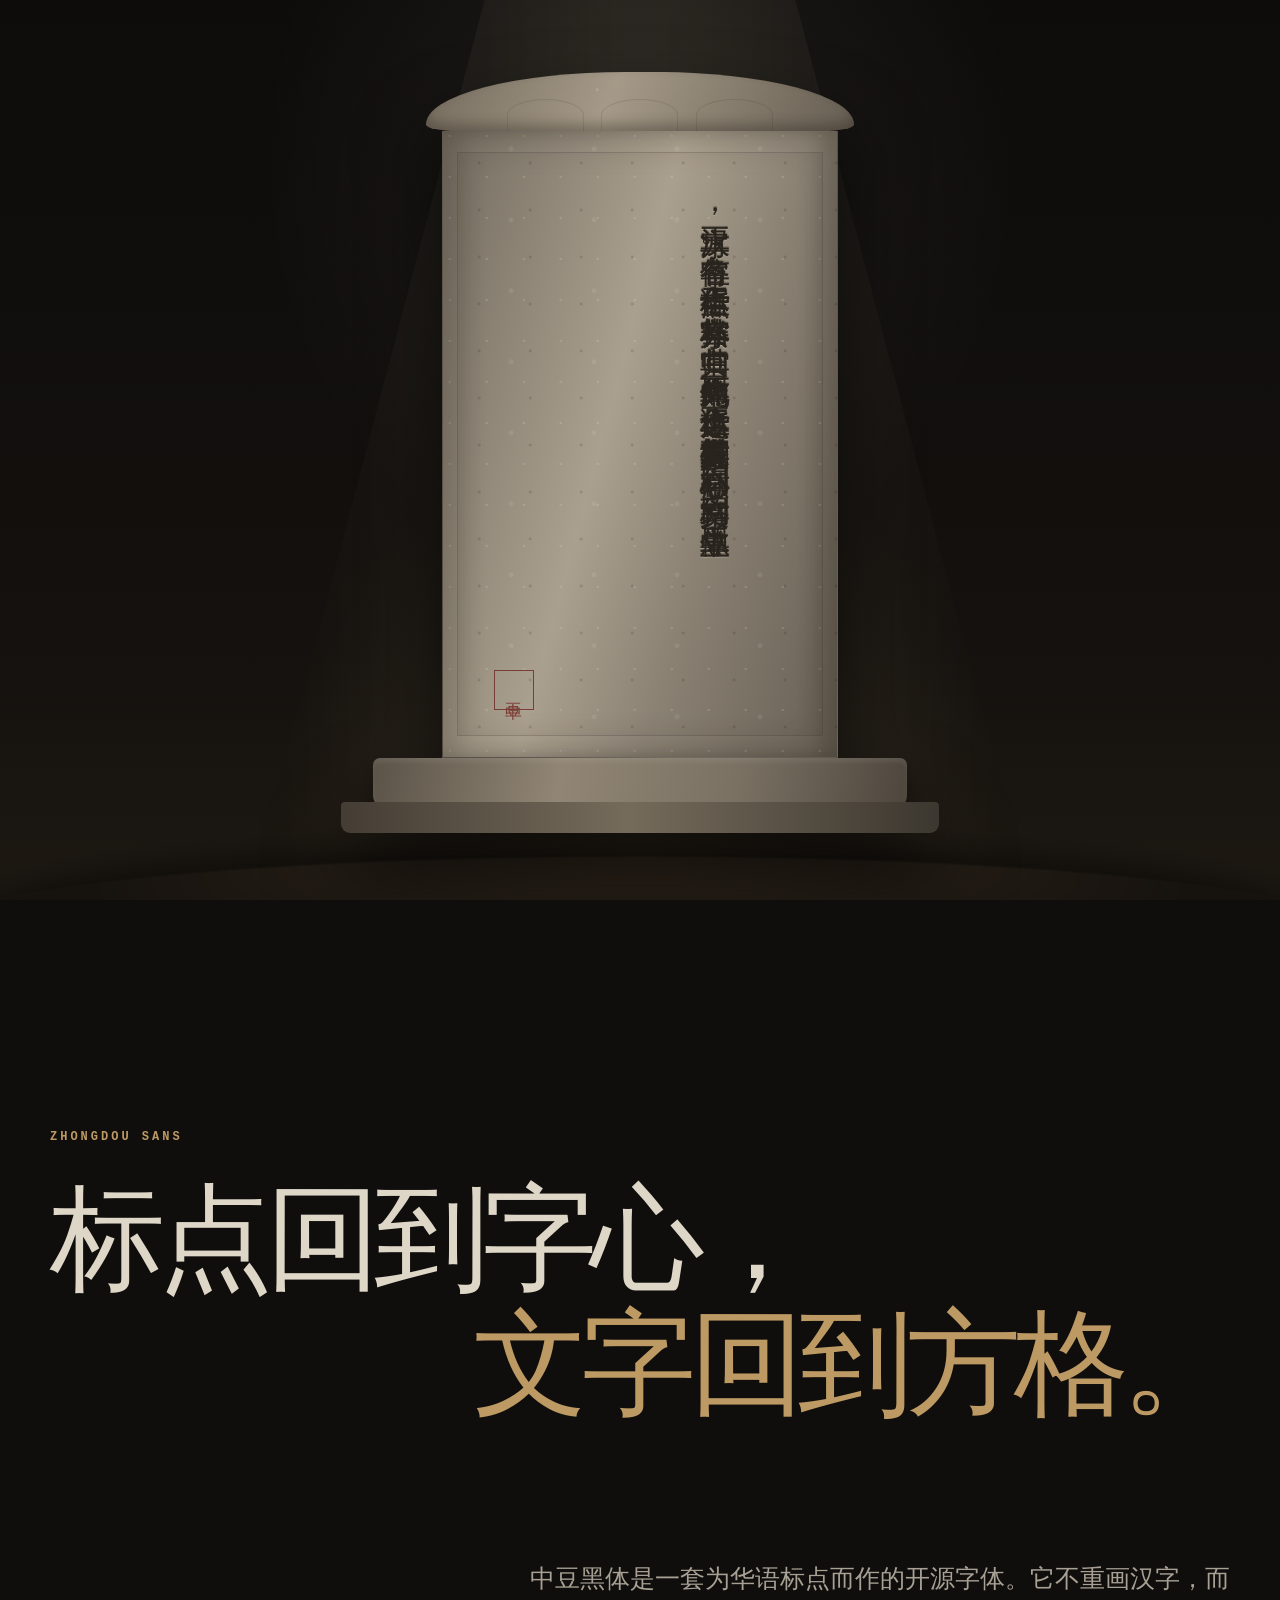
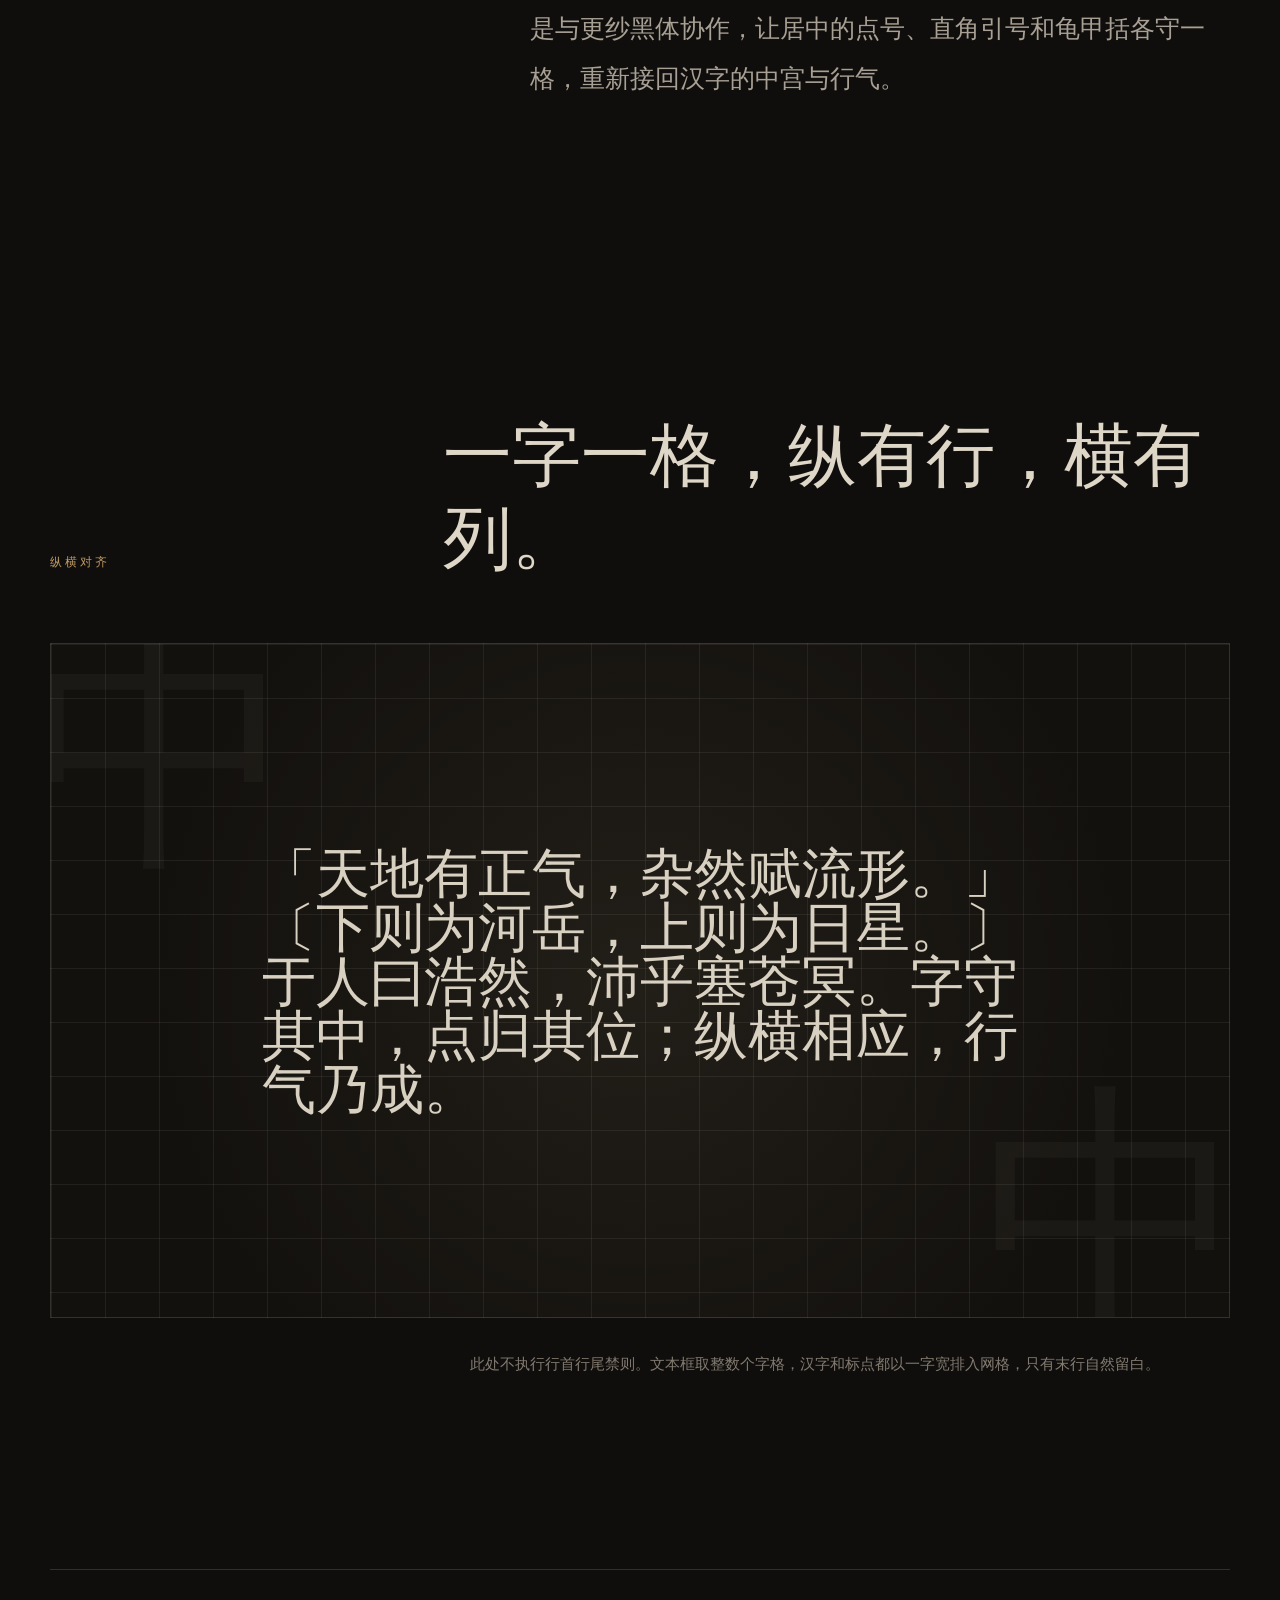
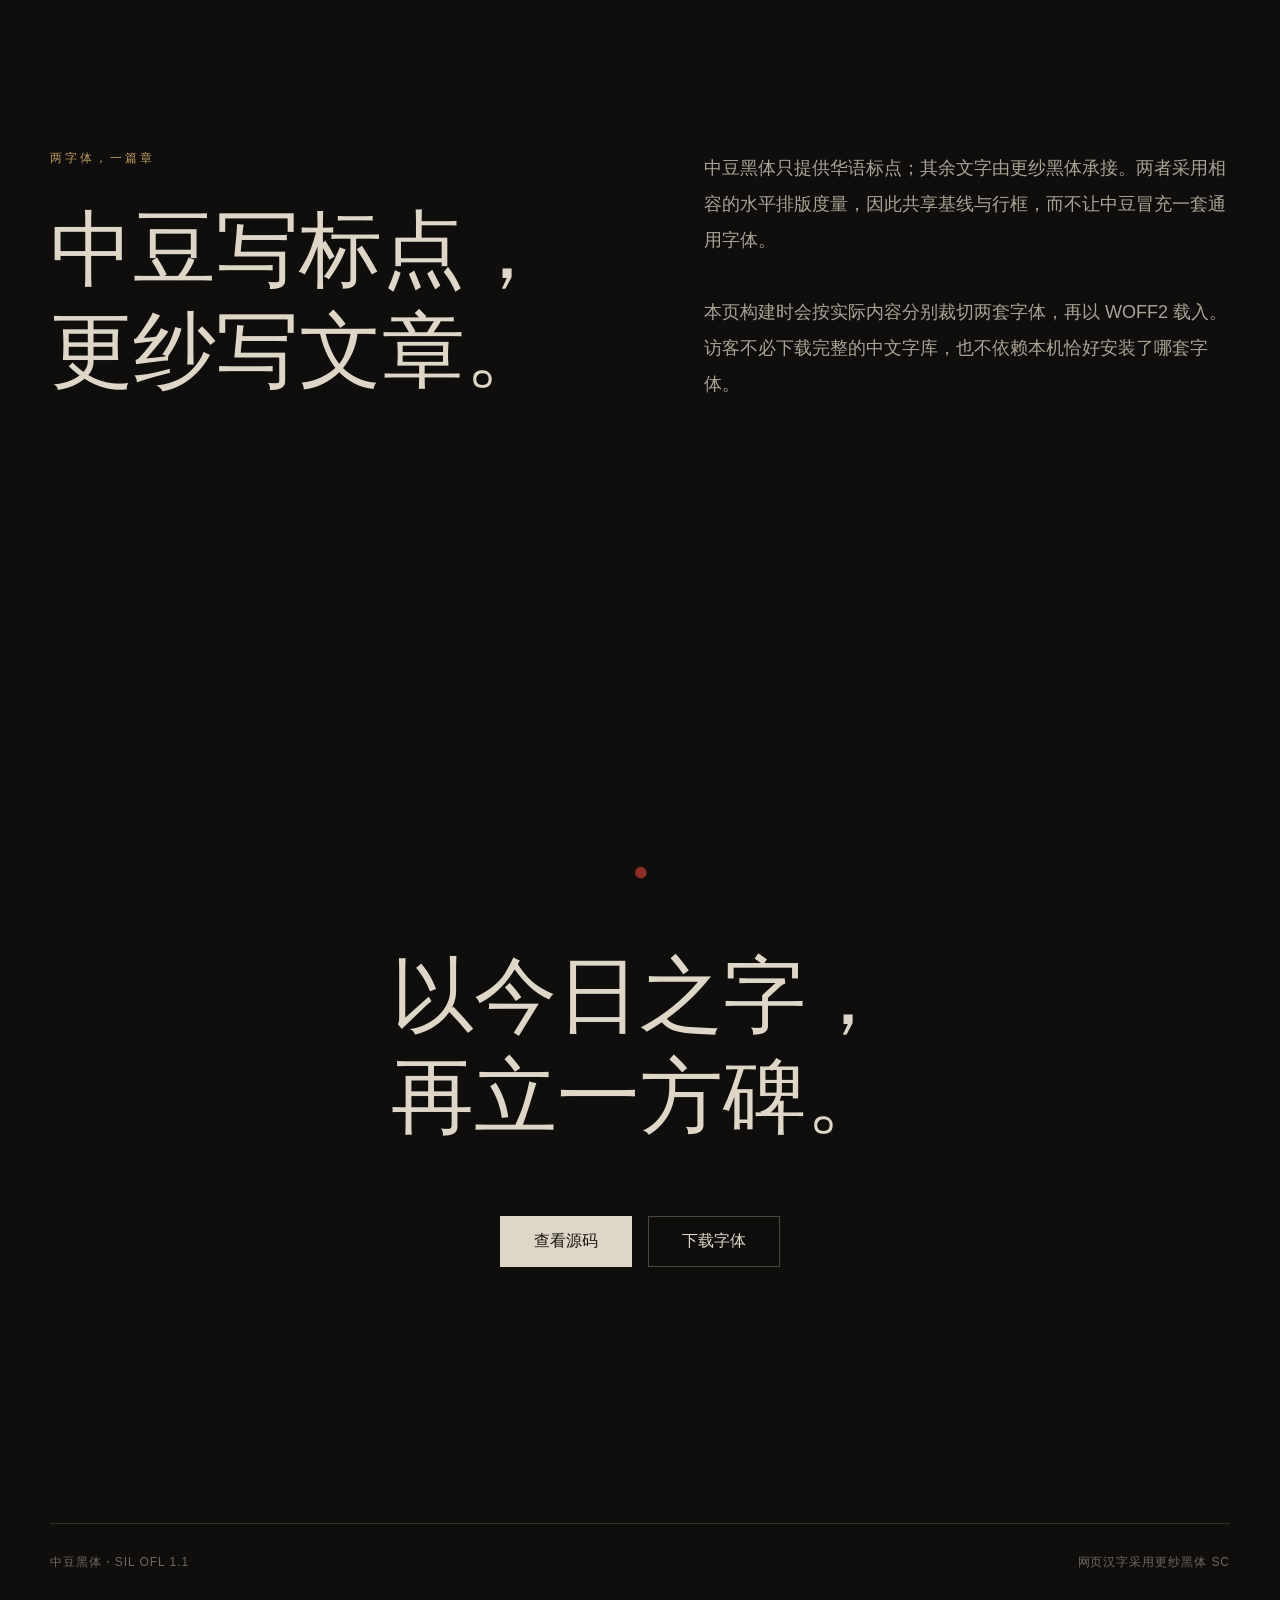
==== site/index.html @ 048e5417 "feat: add Zhongdou Sans project site" ====
<!doctype html>
<html lang="zh-CN">
  <head>
    <meta charset="utf-8" />
    <meta name="viewport" content="width=device-width, initial-scale=1" />
    <meta
      name="description"
      content="中豆黑体：让标点回到字心，让文字回到方格。"
    />
    <meta name="theme-color" content="#17130f" />
    <title>中豆黑体｜标点回到字心，文字回到方格</title>
    <link rel="stylesheet" href="./style.css" />
  </head>
  <body>
    <main>
      <section class="monument" aria-labelledby="site-title">
        <h1 id="site-title" class="visually-hidden">中豆黑体</h1>
        <div class="light" aria-hidden="true"></div>
        <article class="stele" aria-label="中豆黑体立碑">
          <div class="stele-cap" aria-hidden="true">
            <span></span><span></span><span></span>
          </div>
          <div class="stele-face">
            <p class="inscription">
              汉字方正，字各有位。标点生于华语，亦当守其字格、归其中宫。中豆黑体为此而作：正华语标点之位，复碑刻纵横对齐之美。标点回到字心，文字回到方格。中豆黑体立。
            </p>
            <span class="seal" aria-hidden="true">中豆</span>
          </div>
          <div class="stele-base" aria-hidden="true"></div>
        </article>
      </section>

      <section class="declaration" aria-labelledby="declaration-title">
        <p class="eyebrow">ZHONGDOU SANS</p>
        <h2 id="declaration-title">
          <span>标点回到字心，</span>
          <span>文字回到方格。</span>
        </h2>
        <p class="declaration-copy">
          中豆黑体是一套为华语标点而作的开源字体。它不重画汉字，而是与更纱黑体协作，让居中的点号、直角引号和龟甲括各守一格，重新接回汉字的中宫与行气。
        </p>
      </section>

      <section class="grid-section" aria-labelledby="grid-title">
        <div class="section-heading">
          <p class="eyebrow">纵横对齐</p>
          <h2 id="grid-title">一字一格，纵有行，横有列。</h2>
        </div>
        <div class="grid-stage">
          <div class="grid-copy" aria-label="纵横对齐示例">
            「天地有正气，杂然赋流形。」〔下则为河岳，上则为日星。〕于人曰浩然，沛乎塞苍冥。字守其中，点归其位；纵横相应，行气乃成。
          </div>
        </div>
        <p class="caption">
          此处不执行行首行尾禁则。文本框取整数个字格，汉字和标点都以一字宽排入网格，只有末行自然留白。
        </p>
      </section>

      <section class="pairing" aria-labelledby="pairing-title">
        <div>
          <p class="eyebrow">两字体，一篇章</p>
          <h2 id="pairing-title">中豆写标点，<br />更纱写文章。</h2>
        </div>
        <div class="pairing-copy">
          <p>
            中豆黑体只提供华语标点；其余文字由更纱黑体承接。两者采用相容的水平排版度量，因此共享基线与行框，而不让中豆冒充一套通用字体。
          </p>
          <p>
            本页构建时会按实际内容分别裁切两套字体，再以 WOFF2 载入。访客不必下载完整的中文字库，也不依赖本机恰好安装了哪套字体。
          </p>
        </div>
      </section>

      <section class="closing" aria-labelledby="closing-title">
        <p class="closing-mark" aria-hidden="true">・</p>
        <h2 id="closing-title">以今日之字，<br />再立一方碑。</h2>
        <div class="actions">
          <a href="https://github.com/otakutyrant/Zhongdou-Sans">查看源码</a>
          <a href="https://github.com/otakutyrant/Zhongdou-Sans/releases/latest">下载字体</a>
        </div>
      </section>
    </main>

    <footer>
      <span>中豆黑体・SIL OFL 1.1</span>
      <span>网页汉字采用更纱黑体 SC</span>
    </footer>
  </body>
</html>
---- site/style.css ----
@font-face {
  font-family: "Zhongdou Web";
  src: url("./fonts/ZhongdouSans-subset.woff2") format("woff2-variations");
  font-display: swap;
  font-style: normal;
  font-weight: 250 900;
}

@font-face {
  font-family: "Sarasa Web";
  src: url("./fonts/SarasaGothicSC-subset.woff2") format("woff2");
  font-display: swap;
  font-style: normal;
  font-weight: 400;
}

:root {
  color-scheme: dark;
  --night: #100e0c;
  --night-soft: #191612;
  --stone: #8d8373;
  --stone-light: #b5aa98;
  --stone-dark: #5c5448;
  --paper: #ded7c8;
  --ink: #181511;
  --red: #8e2e28;
  --gold: #bd9a63;
  --line: rgb(222 215 200 / 16%);
  --body-font: "Zhongdou Web", "Sarasa Web", sans-serif;
}

* {
  box-sizing: border-box;
}

html {
  background: var(--night);
}

body {
  margin: 0;
  overflow-x: hidden;
  background: var(--night);
  color: var(--paper);
  font-family: var(--body-font);
  font-synthesis: none;
  text-rendering: optimizeLegibility;
}

a {
  color: inherit;
}

.visually-hidden {
  position: absolute;
  width: 1px;
  height: 1px;
  padding: 0;
  overflow: hidden;
  clip: rect(0, 0, 0, 0);
  white-space: nowrap;
  border: 0;
}

.monument {
  position: relative;
  display: grid;
  min-height: 100svh;
  place-items: center;
  overflow: hidden;
  isolation: isolate;
  background:
    radial-gradient(ellipse at 50% 104%, rgb(126 101 70 / 22%), transparent 41%),
    radial-gradient(ellipse at 50% 18%, rgb(255 242 210 / 7%), transparent 42%),
    linear-gradient(180deg, #0d0c0b 0%, #14110e 72%, #1d1812 100%);
}

.monument::before {
  position: absolute;
  right: -5%;
  bottom: -16%;
  left: -5%;
  height: 28%;
  border-radius: 50% 50% 0 0;
  background: radial-gradient(ellipse at top, #33291e, #16120e 64%);
  box-shadow: 0 -24px 90px rgb(0 0 0 / 52%);
  content: "";
  filter: blur(2px);
  transform: perspective(500px) rotateX(54deg);
}

.light {
  position: absolute;
  z-index: -1;
  top: -40%;
  left: 50%;
  width: min(70vw, 760px);
  height: 135%;
  background: linear-gradient(90deg, transparent, rgb(231 211 171 / 9%), transparent);
  clip-path: polygon(42% 0, 58% 0, 100% 100%, 0 100%);
  filter: blur(24px);
  transform: translateX(-50%);
}

.stele {
  position: relative;
  display: flex;
  width: clamp(270px, 36vw, 460px);
  height: min(82svh, 790px);
  min-height: 540px;
  flex-direction: column;
  align-items: center;
  margin-top: -2svh;
  filter: drop-shadow(0 42px 38px rgb(0 0 0 / 68%));
}

.stele-cap {
  position: relative;
  z-index: 2;
  display: flex;
  width: 93%;
  height: 8%;
  align-items: end;
  justify-content: center;
  gap: 4%;
  border-radius: 50% 50% 8% 8% / 95% 95% 12% 12%;
  background:
    radial-gradient(circle at 40% 30%, rgb(255 255 255 / 13%) 0 1px, transparent 2px),
    linear-gradient(112deg, #756c5e, #a59a88 43%, #665e52);
  box-shadow: inset 0 -7px 12px rgb(35 29 22 / 32%);
}

.stele-cap span {
  width: 18%;
  height: 54%;
  border: 1px solid rgb(53 45 37 / 25%);
  border-bottom: 0;
  border-radius: 50% 50% 0 0;
  opacity: 0.56;
}

.stele-face {
  position: relative;
  display: grid;
  width: 86%;
  min-height: 0;
  flex: 1;
  place-items: center;
  overflow: hidden;
  border: 1px solid rgb(45 38 31 / 40%);
  border-top: 0;
  background:
    radial-gradient(circle at 18% 12%, rgb(255 255 255 / 12%) 0 1px, transparent 1.5px),
    radial-gradient(circle at 71% 68%, rgb(25 20 15 / 14%) 0 1px, transparent 2px),
    radial-gradient(circle at 82% 25%, rgb(255 255 255 / 8%) 0 2px, transparent 3px),
    linear-gradient(105deg, #746c60 0%, #aaa08f 43%, #8a8173 66%, #675f54 100%);
  background-size: 37px 41px, 51px 47px, 83px 71px, auto;
  box-shadow:
    inset 18px 0 24px rgb(45 37 28 / 18%),
    inset -17px 0 21px rgb(34 28 22 / 24%);
}

.stele-face::before {
  position: absolute;
  inset: 3.4%;
  border: 1px solid rgb(46 39 32 / 22%);
  content: "";
  box-shadow: inset 0 0 24px rgb(50 39 29 / 12%);
}

.inscription {
  height: 16em;
  width: 6em;
  margin: 0;
  color: #29241e;
  font-size: clamp(21px, 2.4vw, 30px);
  font-weight: 550;
  letter-spacing: 0;
  line-break: anywhere;
  line-height: 1;
  text-align: start;
  text-shadow: 0 1px 0 rgb(232 222 201 / 24%), 0 -1px 1px rgb(23 19 15 / 45%);
  writing-mode: vertical-rl;
}

.seal {
  position: absolute;
  bottom: 7.5%;
  left: 13%;
  display: grid;
  width: 2.35em;
  height: 2.35em;
  place-items: center;
  border: 1px solid #6f2925;
  color: #742923;
  font-size: clamp(12px, 1.4vw, 17px);
  font-weight: 700;
  letter-spacing: -0.08em;
  line-height: 0.9;
  opacity: 0.82;
  text-orientation: upright;
  writing-mode: vertical-rl;
}

.stele-base {
  position: relative;
  z-index: 3;
  width: 116%;
  height: 7%;
  min-height: 38px;
  border-radius: 7px 7px 15px 15px;
  background: linear-gradient(100deg, #5b5348, #918675 35%, #7a7163 68%, #4d463d);
  box-shadow:
    inset 0 4px 4px rgb(255 255 255 / 7%),
    0 14px 18px rgb(0 0 0 / 35%);
}

.stele-base::after {
  position: absolute;
  right: -6%;
  bottom: -44%;
  left: -6%;
  height: 60%;
  border-radius: 4px 4px 9px 9px;
  background: linear-gradient(90deg, #443d34, #756b5b 48%, #3c372f);
  content: "";
}

.declaration,
.grid-section,
.pairing,
.closing {
  width: min(1180px, calc(100% - 48px));
  margin-inline: auto;
}

.declaration {
  padding: clamp(120px, 18vw, 270px) 0;
}

.eyebrow {
  margin: 0 0 32px;
  color: var(--gold);
  font-family: ui-monospace, monospace;
  font-size: 12px;
  font-weight: 700;
  letter-spacing: 0.25em;
  text-transform: uppercase;
}

.declaration h2,
.section-heading h2,
.pairing h2,
.closing h2 {
  margin: 0;
  font-weight: 540;
}

.declaration h2 {
  display: flex;
  flex-direction: column;
  font-size: clamp(44px, 9vw, 126px);
  letter-spacing: -0.06em;
  line-height: 1.08;
}

.declaration h2 span:last-child {
  align-self: end;
  color: var(--gold);
}

.declaration-copy {
  max-width: 700px;
  margin: clamp(72px, 10vw, 140px) 0 0 auto;
  color: #a8a094;
  font-size: clamp(18px, 2.1vw, 25px);
  line-height: 2;
}

.grid-section {
  padding: 80px 0 clamp(130px, 15vw, 230px);
}

.section-heading {
  display: grid;
  grid-template-columns: 1fr 2fr;
  align-items: end;
  margin-bottom: 64px;
}

.section-heading .eyebrow {
  margin-bottom: 8px;
}

.section-heading h2 {
  font-size: clamp(34px, 5.4vw, 74px);
  line-height: 1.2;
}

.grid-stage {
  position: relative;
  display: grid;
  min-height: min(75svh, 760px);
  place-items: center;
  overflow: hidden;
  border: 1px solid var(--line);
  background:
    linear-gradient(rgb(224 216 199 / 8%) 1px, transparent 1px),
    linear-gradient(90deg, rgb(224 216 199 / 8%) 1px, transparent 1px),
    radial-gradient(circle at center, #221e18, #13110e 72%);
  background-size: 1em 1em, 1em 1em, auto;
  font-size: clamp(28px, 4.4vw, 54px);
}

.grid-stage::before,
.grid-stage::after {
  position: absolute;
  z-index: 0;
  color: rgb(222 215 200 / 4%);
  font-size: 5em;
  line-height: 1;
  content: "中";
}

.grid-stage::before {
  top: -0.12em;
  left: -0.08em;
}

.grid-stage::after {
  right: -0.08em;
  bottom: -0.12em;
}

.grid-copy {
  position: relative;
  z-index: 1;
  width: 14em;
  color: #d8d0c1;
  font-size: 1em;
  font-weight: 430;
  letter-spacing: 0;
  line-break: anywhere;
  line-height: 1;
  text-align: start;
}

.caption {
  max-width: 760px;
  margin: 32px 0 0 auto;
  color: #817a70;
  font-size: 15px;
  line-height: 1.8;
}

.pairing {
  display: grid;
  grid-template-columns: 1fr 1fr;
  gap: clamp(60px, 10vw, 160px);
  padding: clamp(100px, 14vw, 200px) 0;
  border-top: 1px solid var(--line);
}

.pairing h2,
.closing h2 {
  font-size: clamp(42px, 6.5vw, 86px);
  line-height: 1.22;
}

.pairing-copy {
  align-self: end;
  color: #aaa295;
  font-size: 18px;
  line-height: 2;
}

.pairing-copy p {
  margin: 0;
}

.pairing-copy p + p {
  margin-top: 2em;
}

.closing {
  position: relative;
  padding: clamp(160px, 20vw, 300px) 0;
  text-align: center;
}

.closing-mark {
  margin: 0 0 36px;
  color: var(--red);
  font-size: 72px;
  line-height: 1;
}

.actions {
  display: flex;
  justify-content: center;
  gap: 16px;
  margin-top: 68px;
}

.actions a {
  min-width: 132px;
  padding: 14px 22px;
  border: 1px solid rgb(222 215 200 / 28%);
  text-decoration: none;
  transition: background 180ms ease, color 180ms ease, border-color 180ms ease;
}

.actions a:first-child,
.actions a:hover {
  border-color: var(--paper);
  background: var(--paper);
  color: var(--ink);
}

.actions a:first-child:hover {
  border-color: var(--gold);
  background: var(--gold);
}

footer {
  display: flex;
  width: min(1180px, calc(100% - 48px));
  justify-content: space-between;
  margin-inline: auto;
  padding: 30px 0 42px;
  border-top: 1px solid var(--line);
  color: #6e685f;
  font-size: 12px;
  letter-spacing: 0.08em;
}

@media (max-width: 760px) {
  .stele {
    width: min(76vw, 390px);
  }

  .inscription {
    font-size: clamp(19px, 5.1vw, 25px);
  }

  .section-heading,
  .pairing {
    grid-template-columns: 1fr;
  }

  .section-heading {
    gap: 12px;
  }

  .grid-stage {
    min-height: 62svh;
  }

  .grid-copy {
    width: 10em;
  }

  .pairing {
    gap: 60px;
  }

  footer {
    flex-direction: column;
    gap: 10px;
  }
}
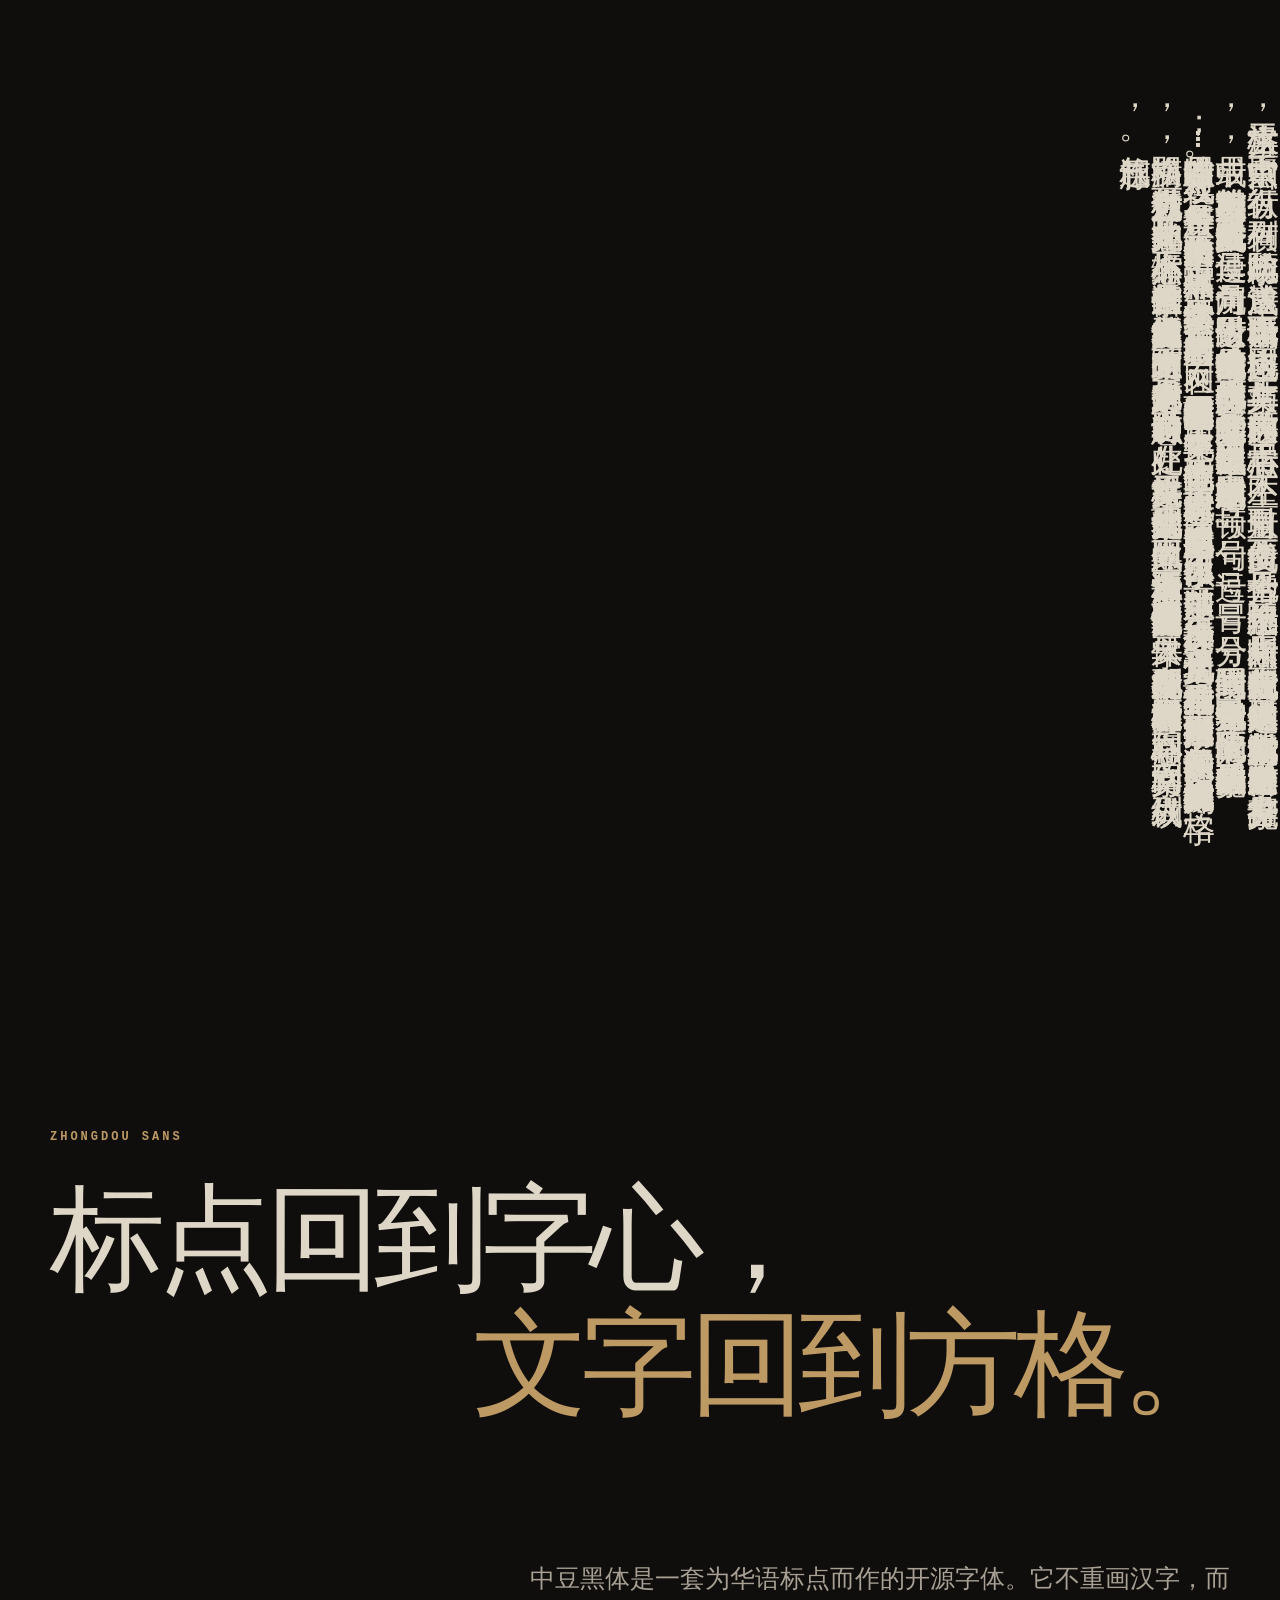
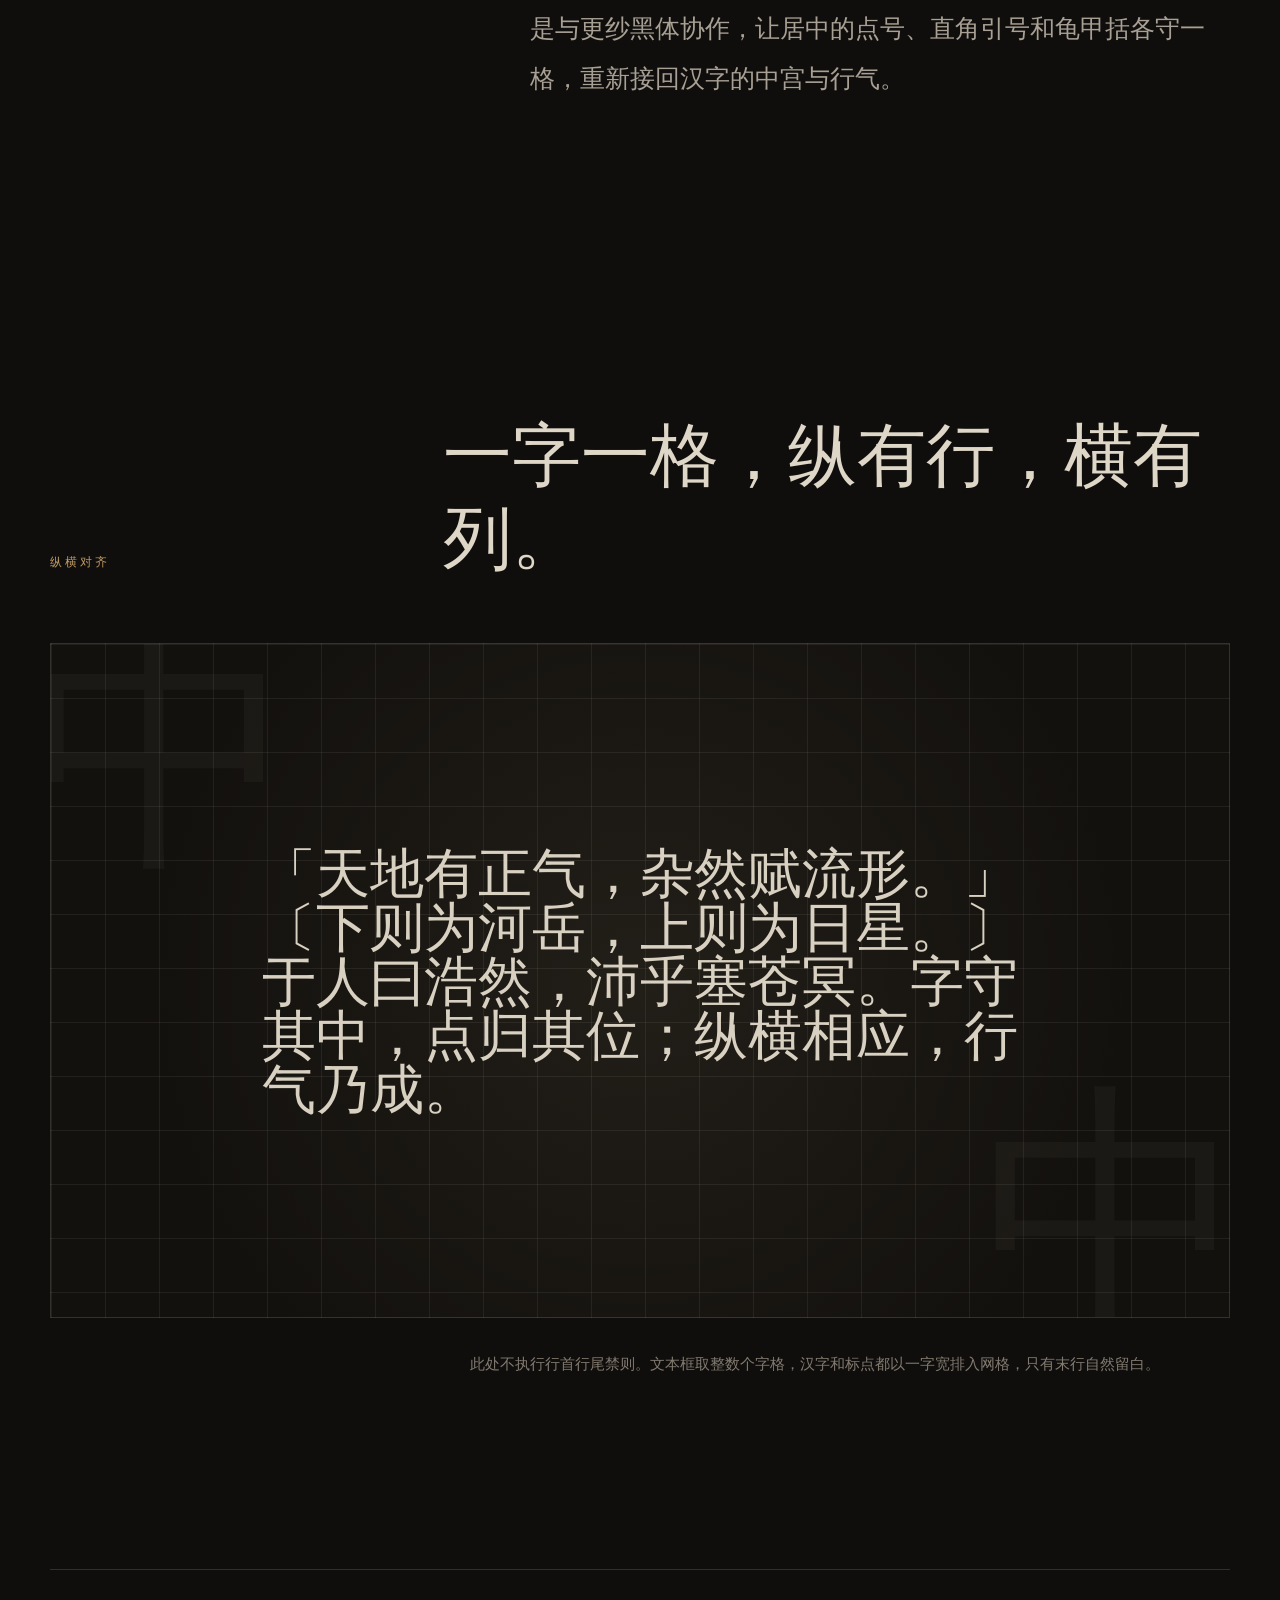
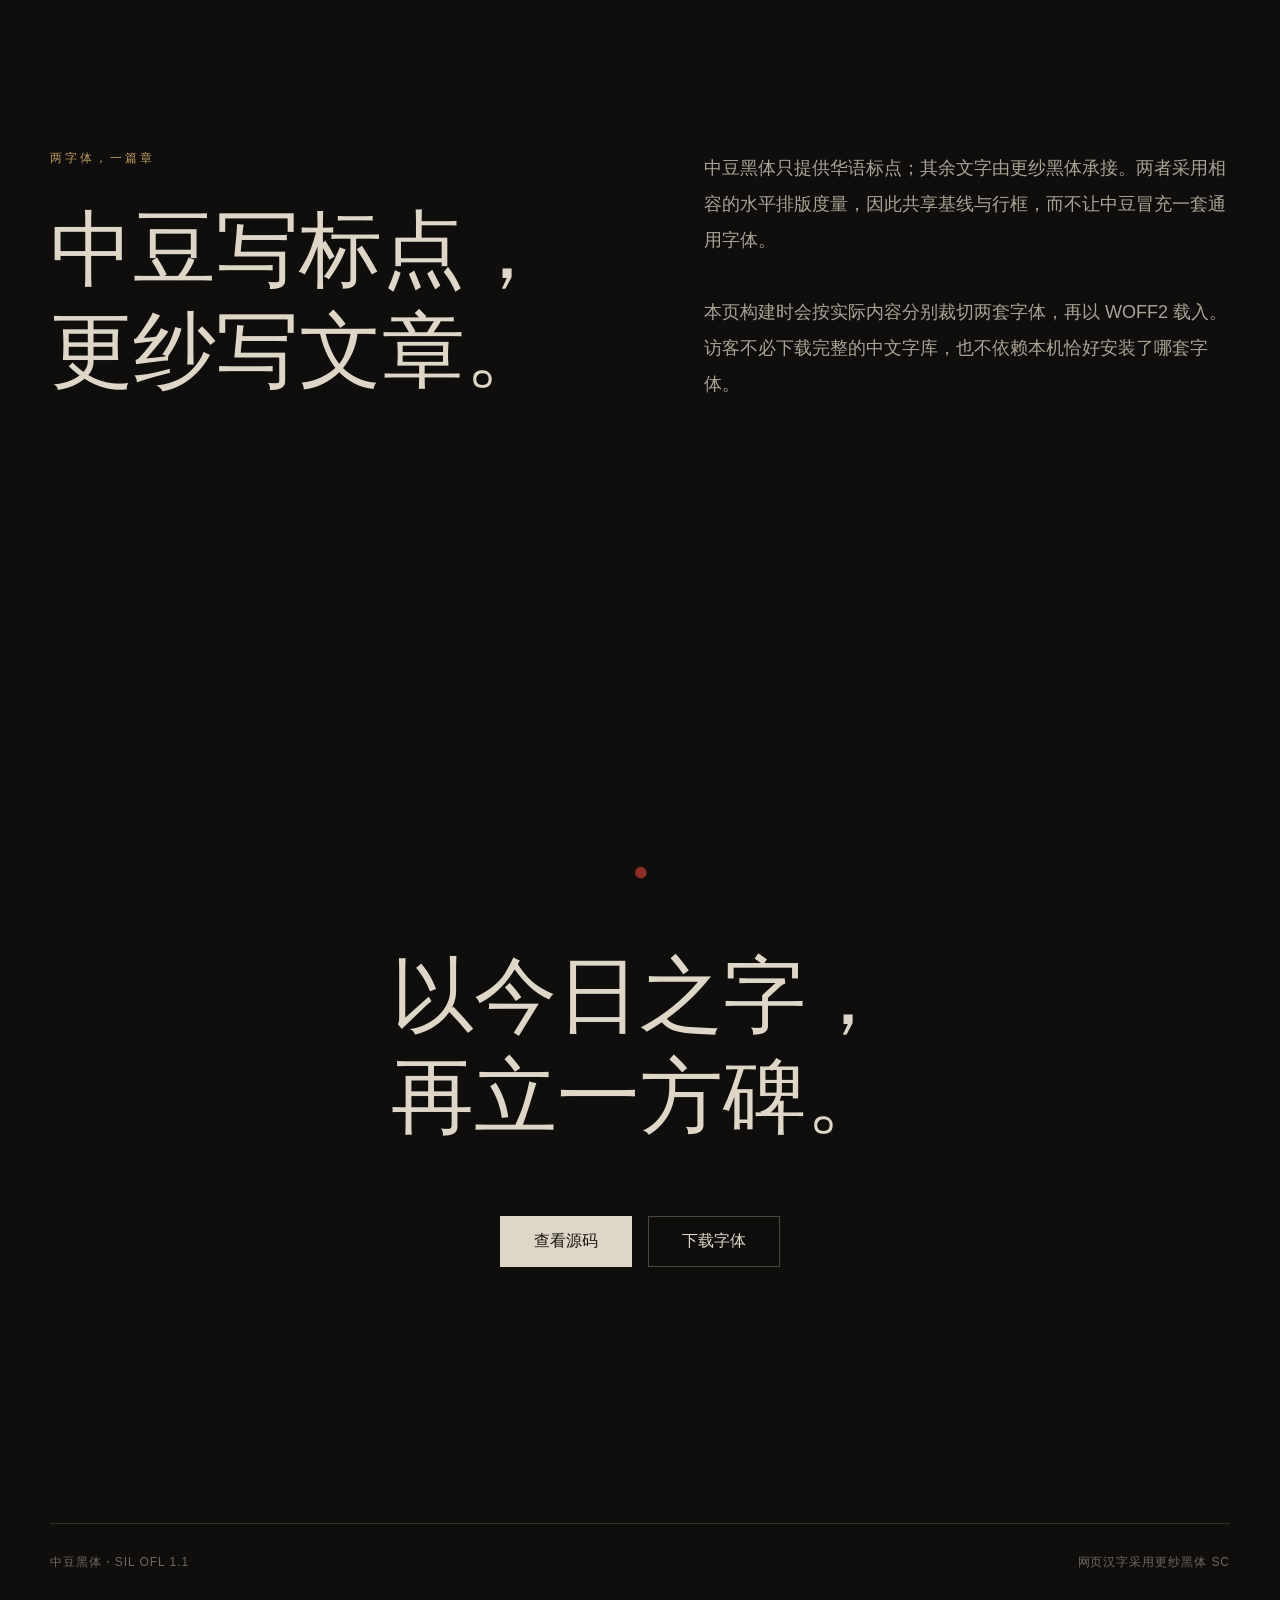
==== commit c6a01c72: "design: replace monument with full-page inscription" ====
--- a/site/index.html
+++ b/site/index.html
@@ -9,25 +9,16 @@
     />
     <meta name="theme-color" content="#17130f" />
     <title>中豆黑体｜标点回到字心，文字回到方格</title>
+    <link rel="icon" href="./favicon.svg" type="image/svg+xml" />
     <link rel="stylesheet" href="./style.css" />
   </head>
   <body>
     <main>
-      <section class="monument" aria-labelledby="site-title">
+      <section class="inscription-hero" aria-labelledby="site-title">
         <h1 id="site-title" class="visually-hidden">中豆黑体</h1>
-        <div class="light" aria-hidden="true"></div>
-        <article class="stele" aria-label="中豆黑体立碑">
-          <div class="stele-cap" aria-hidden="true">
-            <span></span><span></span><span></span>
-          </div>
-          <div class="stele-face">
-            <p class="inscription">
-              汉字方正，字各有位。标点生于华语，亦当守其字格、归其中宫。中豆黑体为此而作：正华语标点之位，复碑刻纵横对齐之美。标点回到字心，文字回到方格。中豆黑体立。
-            </p>
-            <span class="seal" aria-hidden="true">中豆</span>
-          </div>
-          <div class="stele-base" aria-hidden="true"></div>
-        </article>
+        <p class="inscription" aria-label="中豆黑体立碑正文">
+          汉字生于方格，点画聚于中宫；纵有行，横有列，字与字彼此顾盼，遂成一篇章法。标点既为华语而设，也应进入同一字格，与正文共享方正、匀称而连贯的秩序。点号居于字心，不坠左下；引号取直角，不倚西文曲线；括号方正合抱，不使字行忽然塌陷。标点用来断句，却不应在视觉上截断行气。这便是中豆黑体的起点。近代新式标点初入华文时，曾有一条更贴近汉字自身的道路：符号占据完整字身，或居中，或以对称之势与文字相接。后来陆规多取西文基线式位置，使逗号、句号沉向一角；弯引号依附边缘，成对符号也常失去方格内部的均衡。这样的安排自有现代排印的历史，却并非华文唯一可能的形态。中豆黑体不试图另造一套汉字，只把标点重新放回汉字的坐标之中。顿号、句号、逗号、冒号、分号、问号与叹号回到中线；「直角引号」和〔龟甲括号〕守住全角字身；间隔号取方正饱满的・；破折号采用单码位双字宽的⸺；省略号以居中的⋯延续视线。每个符号各得其所，而不借字距挤压来伪造紧凑。中豆黑体只书写标点，其余文字交给更纱黑体。两者共用相容的水平度量，在网页、编辑器与普通桌面应用中共享基线和行框。中豆不冒充正文字体，也不抢占等宽字体的位置；它只在需要标点时出现，完成自己的职责之后退回字间。字体因而可以很小，主张却可以清楚。这里选择另一种换行次序。现代正文通常禁止句号、逗号和结束括号出现在行首；排版引擎宁可把前一个汉字一同推到下一行，以保护标点和语句的关系。碑刻式纵横对齐采用不同的优先级：一字一格，格满即换，标点也可独立进入新行。如此不必拉伸字距，不必压缩标点，行长只需是字号的整数倍，全文便自然成为纵横相应的长方形，唯有末列随文而止。这不是对所有文章的规定，而是一种有意识的取舍：在此处，字格秩序先于避头尾；章法的整体先于现代禁则。中豆黑体因此而立。它要为华语标点正本清源，也要证明网页并非只能复制西文排版的习惯。只要字体、字身和换行规则彼此配合，屏幕同样能够容纳一方没有石材的碑：标点回到字心，文字回到方格；纵横成列，气脉相连。
+        </p>
       </section>
 
       <section class="declaration" aria-labelledby="declaration-title">
--- a/site/style.css
+++ b/site/style.css
@@ -62,168 +62,28 @@
   border: 0;
 }
 
-.monument {
-  position: relative;
+.inscription-hero {
   display: grid;
   min-height: 100svh;
   place-items: center;
   overflow: hidden;
-  isolation: isolate;
-  background:
-    radial-gradient(ellipse at 50% 104%, rgb(126 101 70 / 22%), transparent 41%),
-    radial-gradient(ellipse at 50% 18%, rgb(255 242 210 / 7%), transparent 42%),
-    linear-gradient(180deg, #0d0c0b 0%, #14110e 72%, #1d1812 100%);
-}
-
-.monument::before {
-  position: absolute;
-  right: -5%;
-  bottom: -16%;
-  left: -5%;
-  height: 28%;
-  border-radius: 50% 50% 0 0;
-  background: radial-gradient(ellipse at top, #33291e, #16120e 64%);
-  box-shadow: 0 -24px 90px rgb(0 0 0 / 52%);
-  content: "";
-  filter: blur(2px);
-  transform: perspective(500px) rotateX(54deg);
-}
-
-.light {
-  position: absolute;
-  z-index: -1;
-  top: -40%;
-  left: 50%;
-  width: min(70vw, 760px);
-  height: 135%;
-  background: linear-gradient(90deg, transparent, rgb(231 211 171 / 9%), transparent);
-  clip-path: polygon(42% 0, 58% 0, 100% 100%, 0 100%);
-  filter: blur(24px);
-  transform: translateX(-50%);
-}
-
-.stele {
-  position: relative;
-  display: flex;
-  width: clamp(270px, 36vw, 460px);
-  height: min(82svh, 790px);
-  min-height: 540px;
-  flex-direction: column;
-  align-items: center;
-  margin-top: -2svh;
-  filter: drop-shadow(0 42px 38px rgb(0 0 0 / 68%));
-}
-
-.stele-cap {
-  position: relative;
-  z-index: 2;
-  display: flex;
-  width: 93%;
-  height: 8%;
-  align-items: end;
-  justify-content: center;
-  gap: 4%;
-  border-radius: 50% 50% 8% 8% / 95% 95% 12% 12%;
-  background:
-    radial-gradient(circle at 40% 30%, rgb(255 255 255 / 13%) 0 1px, transparent 2px),
-    linear-gradient(112deg, #756c5e, #a59a88 43%, #665e52);
-  box-shadow: inset 0 -7px 12px rgb(35 29 22 / 32%);
-}
-
-.stele-cap span {
-  width: 18%;
-  height: 54%;
-  border: 1px solid rgb(53 45 37 / 25%);
-  border-bottom: 0;
-  border-radius: 50% 50% 0 0;
-  opacity: 0.56;
-}
-
-.stele-face {
-  position: relative;
-  display: grid;
-  width: 86%;
-  min-height: 0;
-  flex: 1;
-  place-items: center;
-  overflow: hidden;
-  border: 1px solid rgb(45 38 31 / 40%);
-  border-top: 0;
-  background:
-    radial-gradient(circle at 18% 12%, rgb(255 255 255 / 12%) 0 1px, transparent 1.5px),
-    radial-gradient(circle at 71% 68%, rgb(25 20 15 / 14%) 0 1px, transparent 2px),
-    radial-gradient(circle at 82% 25%, rgb(255 255 255 / 8%) 0 2px, transparent 3px),
-    linear-gradient(105deg, #746c60 0%, #aaa08f 43%, #8a8173 66%, #675f54 100%);
-  background-size: 37px 41px, 51px 47px, 83px 71px, auto;
-  box-shadow:
-    inset 18px 0 24px rgb(45 37 28 / 18%),
-    inset -17px 0 21px rgb(34 28 22 / 24%);
-}
-
-.stele-face::before {
-  position: absolute;
-  inset: 3.4%;
-  border: 1px solid rgb(46 39 32 / 22%);
-  content: "";
-  box-shadow: inset 0 0 24px rgb(50 39 29 / 12%);
+  padding: 6svh 5vw;
+  background: var(--night);
 }
 
 .inscription {
-  height: 16em;
-  width: 6em;
+  width: 38em;
+  height: 22em;
   margin: 0;
-  color: #29241e;
-  font-size: clamp(21px, 2.4vw, 30px);
-  font-weight: 550;
+  color: var(--paper);
+  font-size: clamp(22px, 3.55vmin, 38px);
+  font-weight: 430;
   letter-spacing: 0;
   line-break: anywhere;
   line-height: 1;
   text-align: start;
-  text-shadow: 0 1px 0 rgb(232 222 201 / 24%), 0 -1px 1px rgb(23 19 15 / 45%);
+  text-wrap: wrap;
   writing-mode: vertical-rl;
-}
-
-.seal {
-  position: absolute;
-  bottom: 7.5%;
-  left: 13%;
-  display: grid;
-  width: 2.35em;
-  height: 2.35em;
-  place-items: center;
-  border: 1px solid #6f2925;
-  color: #742923;
-  font-size: clamp(12px, 1.4vw, 17px);
-  font-weight: 700;
-  letter-spacing: -0.08em;
-  line-height: 0.9;
-  opacity: 0.82;
-  text-orientation: upright;
-  writing-mode: vertical-rl;
-}
-
-.stele-base {
-  position: relative;
-  z-index: 3;
-  width: 116%;
-  height: 7%;
-  min-height: 38px;
-  border-radius: 7px 7px 15px 15px;
-  background: linear-gradient(100deg, #5b5348, #918675 35%, #7a7163 68%, #4d463d);
-  box-shadow:
-    inset 0 4px 4px rgb(255 255 255 / 7%),
-    0 14px 18px rgb(0 0 0 / 35%);
-}
-
-.stele-base::after {
-  position: absolute;
-  right: -6%;
-  bottom: -44%;
-  left: -6%;
-  height: 60%;
-  border-radius: 4px 4px 9px 9px;
-  background: linear-gradient(90deg, #443d34, #756b5b 48%, #3c372f);
-  content: "";
 }
 
 .declaration,
@@ -435,12 +295,10 @@
 }
 
 @media (max-width: 760px) {
-  .stele {
-    width: min(76vw, 390px);
-  }
-
   .inscription {
-    font-size: clamp(19px, 5.1vw, 25px);
+    width: 20em;
+    height: 42em;
+    font-size: clamp(14px, 4.1vw, 17px);
   }
 
   .section-heading,
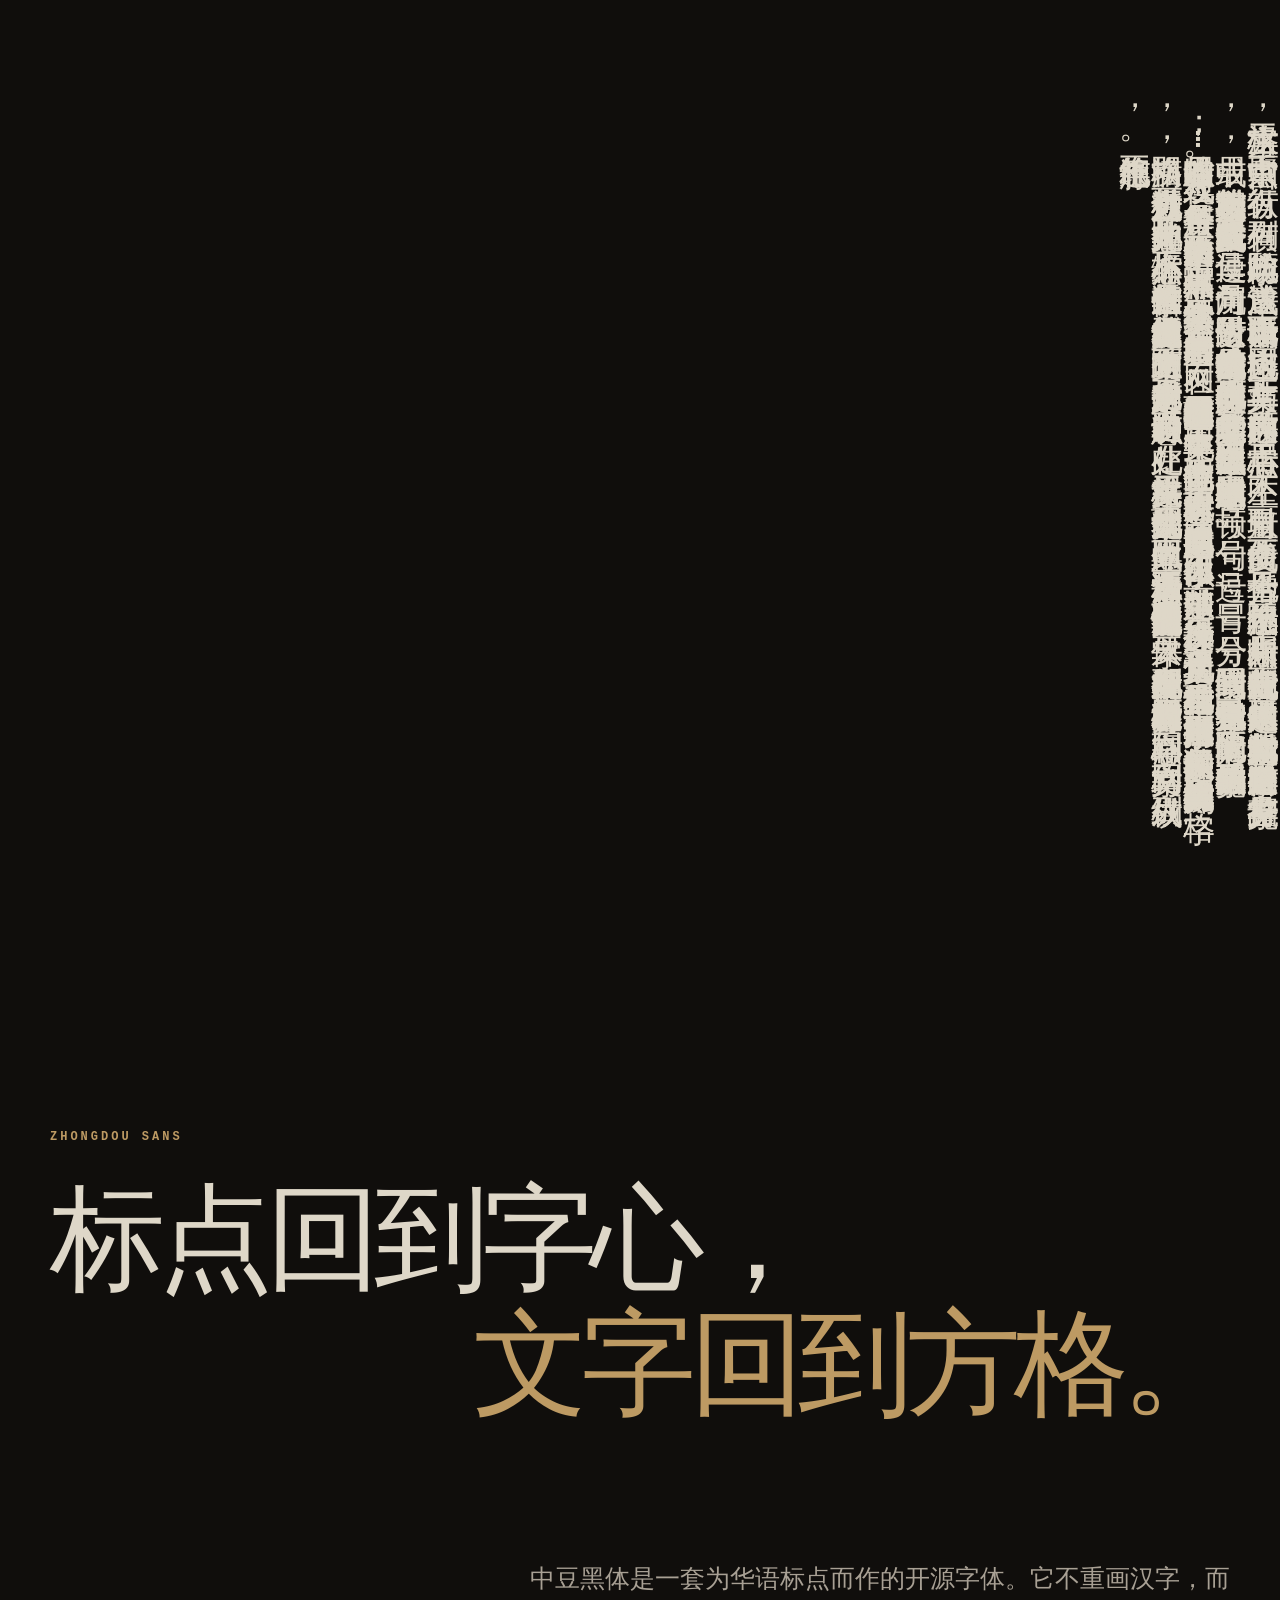
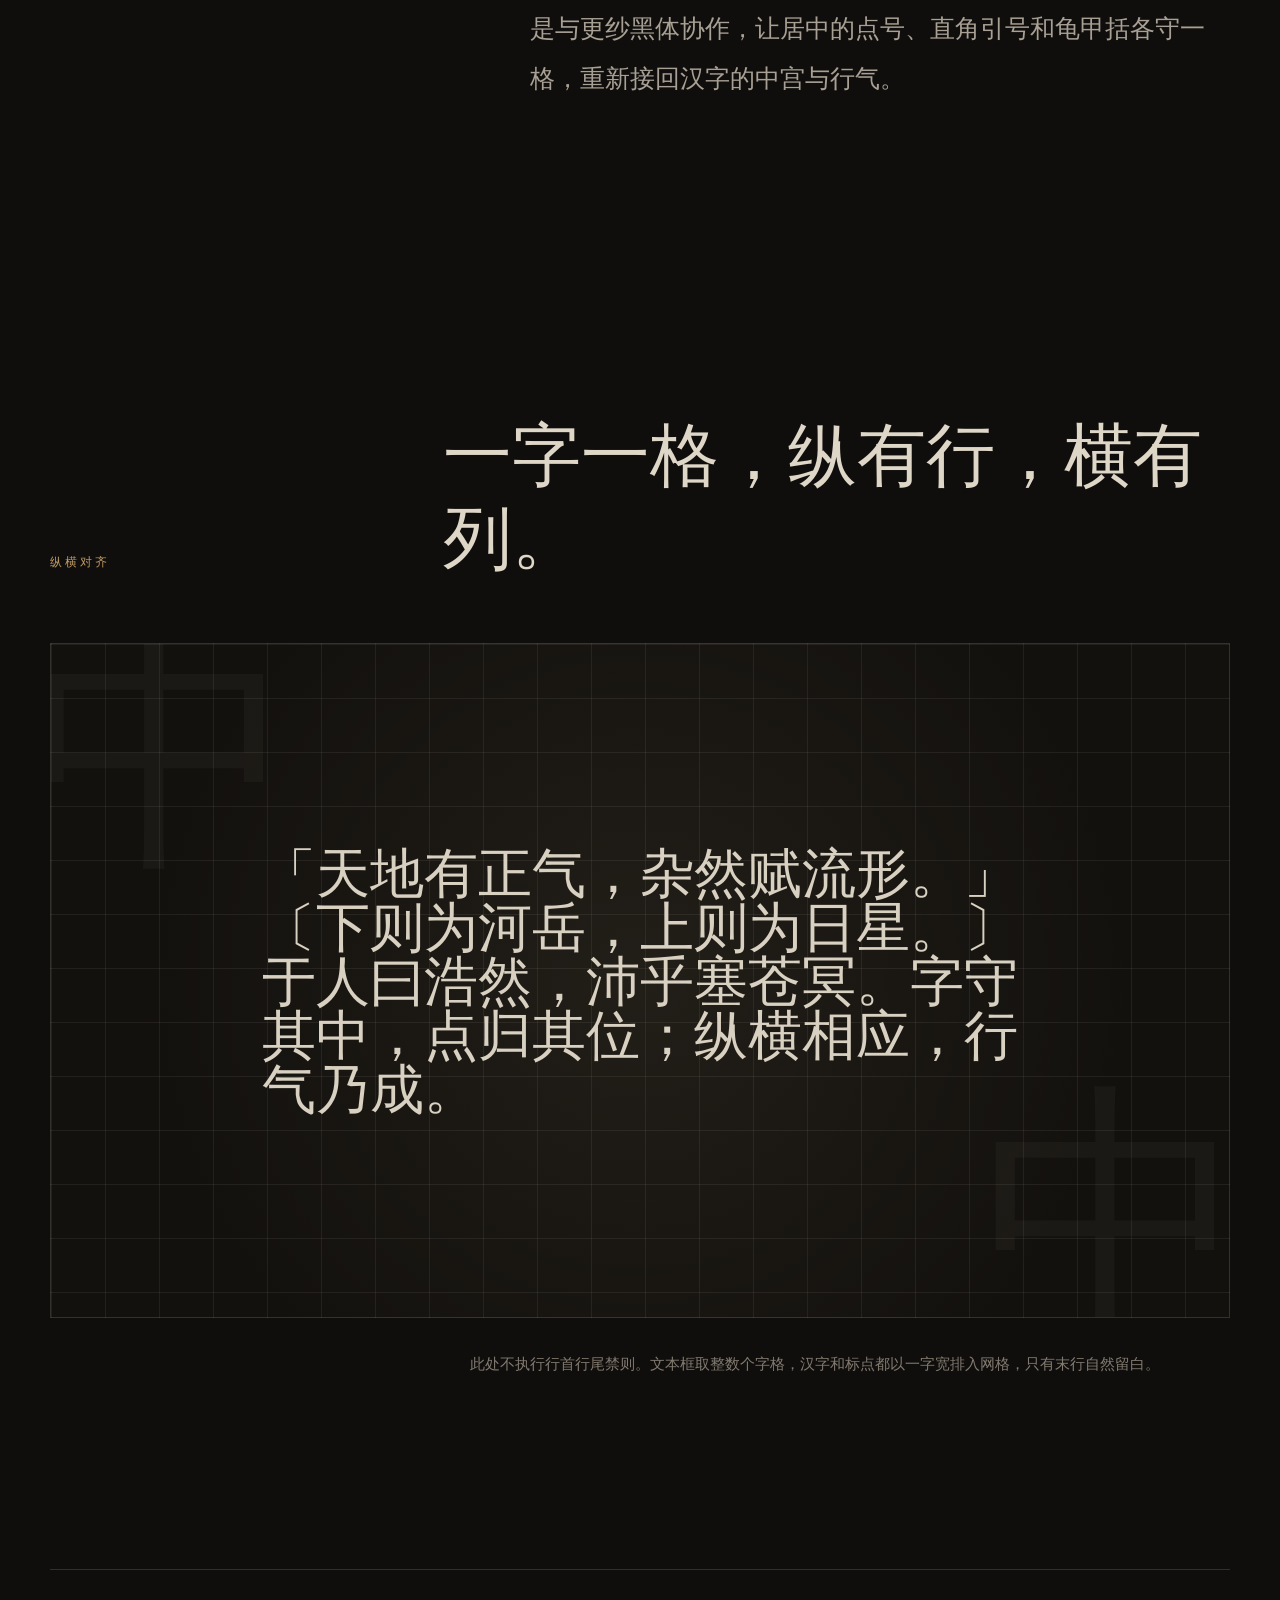
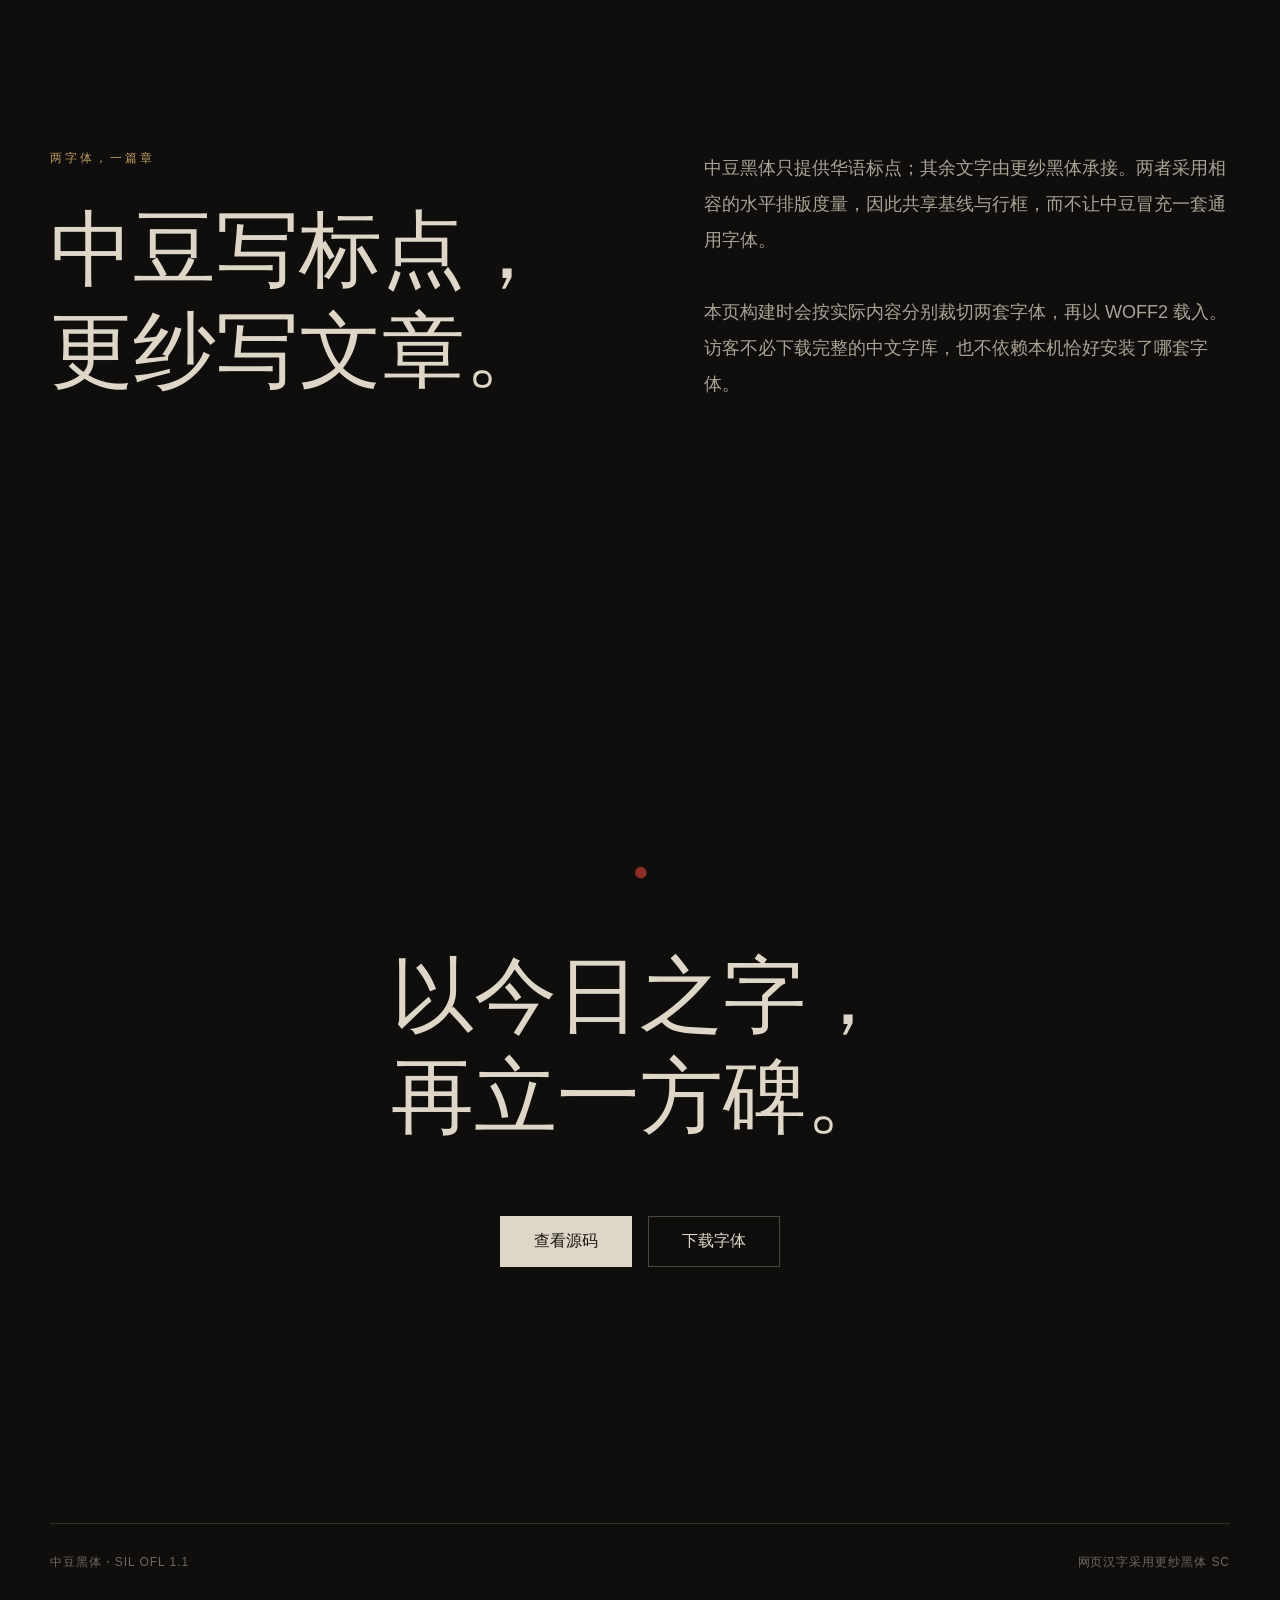
==== commit 90aa41ea: "design: complete the inscription grid" ====
--- a/site/index.html
+++ b/site/index.html
@@ -17,7 +17,7 @@
       <section class="inscription-hero" aria-labelledby="site-title">
         <h1 id="site-title" class="visually-hidden">中豆黑体</h1>
         <p class="inscription" aria-label="中豆黑体立碑正文">
-          汉字生于方格，点画聚于中宫；纵有行，横有列，字与字彼此顾盼，遂成一篇章法。标点既为华语而设，也应进入同一字格，与正文共享方正、匀称而连贯的秩序。点号居于字心，不坠左下；引号取直角，不倚西文曲线；括号方正合抱，不使字行忽然塌陷。标点用来断句，却不应在视觉上截断行气。这便是中豆黑体的起点。近代新式标点初入华文时，曾有一条更贴近汉字自身的道路：符号占据完整字身，或居中，或以对称之势与文字相接。后来陆规多取西文基线式位置，使逗号、句号沉向一角；弯引号依附边缘，成对符号也常失去方格内部的均衡。这样的安排自有现代排印的历史，却并非华文唯一可能的形态。中豆黑体不试图另造一套汉字，只把标点重新放回汉字的坐标之中。顿号、句号、逗号、冒号、分号、问号与叹号回到中线；「直角引号」和〔龟甲括号〕守住全角字身；间隔号取方正饱满的・；破折号采用单码位双字宽的⸺；省略号以居中的⋯延续视线。每个符号各得其所，而不借字距挤压来伪造紧凑。中豆黑体只书写标点，其余文字交给更纱黑体。两者共用相容的水平度量，在网页、编辑器与普通桌面应用中共享基线和行框。中豆不冒充正文字体，也不抢占等宽字体的位置；它只在需要标点时出现，完成自己的职责之后退回字间。字体因而可以很小，主张却可以清楚。这里选择另一种换行次序。现代正文通常禁止句号、逗号和结束括号出现在行首；排版引擎宁可把前一个汉字一同推到下一行，以保护标点和语句的关系。碑刻式纵横对齐采用不同的优先级：一字一格，格满即换，标点也可独立进入新行。如此不必拉伸字距，不必压缩标点，行长只需是字号的整数倍，全文便自然成为纵横相应的长方形，唯有末列随文而止。这不是对所有文章的规定，而是一种有意识的取舍：在此处，字格秩序先于避头尾；章法的整体先于现代禁则。中豆黑体因此而立。它要为华语标点正本清源，也要证明网页并非只能复制西文排版的习惯。只要字体、字身和换行规则彼此配合，屏幕同样能够容纳一方没有石材的碑：标点回到字心，文字回到方格；纵横成列，气脉相连。
+          汉字生于方格，点画聚于中宫；纵有行，横有列，字与字彼此顾盼，遂成一篇章法。标点既为华语而设，也应进入同一字格，与正文共享方正、匀称而连贯的秩序。点号居于字心，不坠左下；引号取直角，不倚西文曲线；括号方正合抱，不使字行忽然塌陷。标点用来断句，却不应在视觉上截断行气。这便是中豆黑体的起点。近代新式标点初入华文时，曾有一条更贴近汉字自身的道路：符号占据完整字身，或居中，或以对称之势与文字相接。后来陆规多取西文基线式位置，使逗号、句号沉向一角；弯引号依附边缘，成对符号也常失去方格内部的均衡。这样的安排自有现代排印的历史，却并非华文唯一可能的形态。中豆黑体不试图另造一套汉字，只把标点重新放回汉字的坐标之中。顿号、句号、逗号、冒号、分号、问号与叹号回到中线；「直角引号」和〔龟甲括号〕守住全角字身；间隔号取方正饱满的・；破折号采用单码位双字宽的⸺；省略号以居中的⋯延续视线。每个符号各得其所，而不借字距挤压来伪造紧凑。中豆黑体只书写标点，其余文字交给更纱黑体。两者共用相容的水平度量，在网页、编辑器与普通桌面应用中共享基线和行框。中豆不冒充正文字体，也不抢占等宽字体的位置；它只在需要标点时出现，完成自己的职责之后退回字间。字体因而可以很小，主张却可以清楚。这里选择另一种换行次序。现代正文通常禁止句号、逗号和结束括号出现在行首；排版引擎宁可把前一个汉字一同推到下一行，以保护标点和语句的关系。碑刻式纵横对齐采用不同的优先级：一字一格，格满即换，标点也可独立进入新行。如此不必拉伸字距，不必压缩标点，行长只需是字号的整数倍，全文便自然成为纵横相应的长方形，唯有末列随文而止。这不是对所有文章的规定，而是一种有意识的取舍：在此处，字格秩序先于避头尾；章法的整体先于现代禁则。中豆黑体因此而立。它要为华语标点正本清源，也要证明网页并非只能复制西文排版的习惯。只要字体、字身和换行规则彼此配合，屏幕同样能够容纳一方没有石材的碑：标点回到字心，文字回到方格；纵横成列，气脉相连不绝。
         </p>
       </section>
 
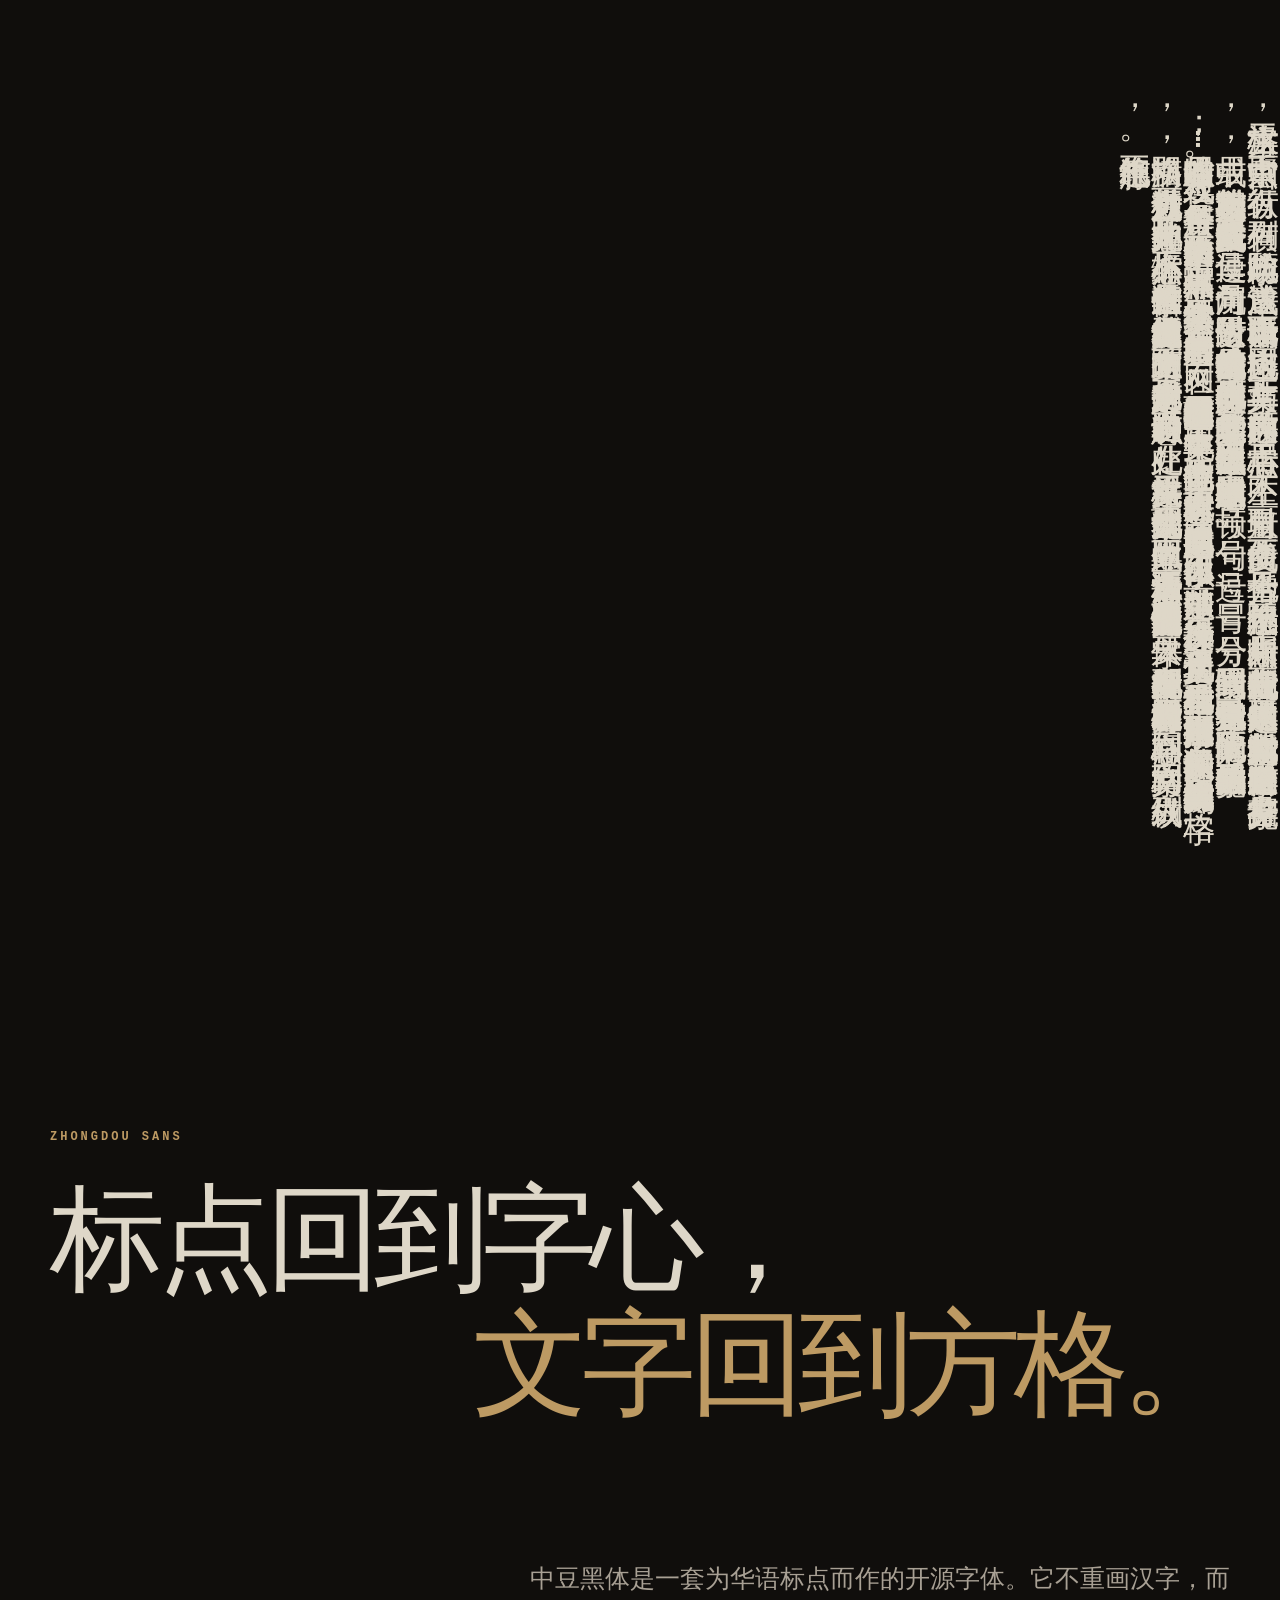
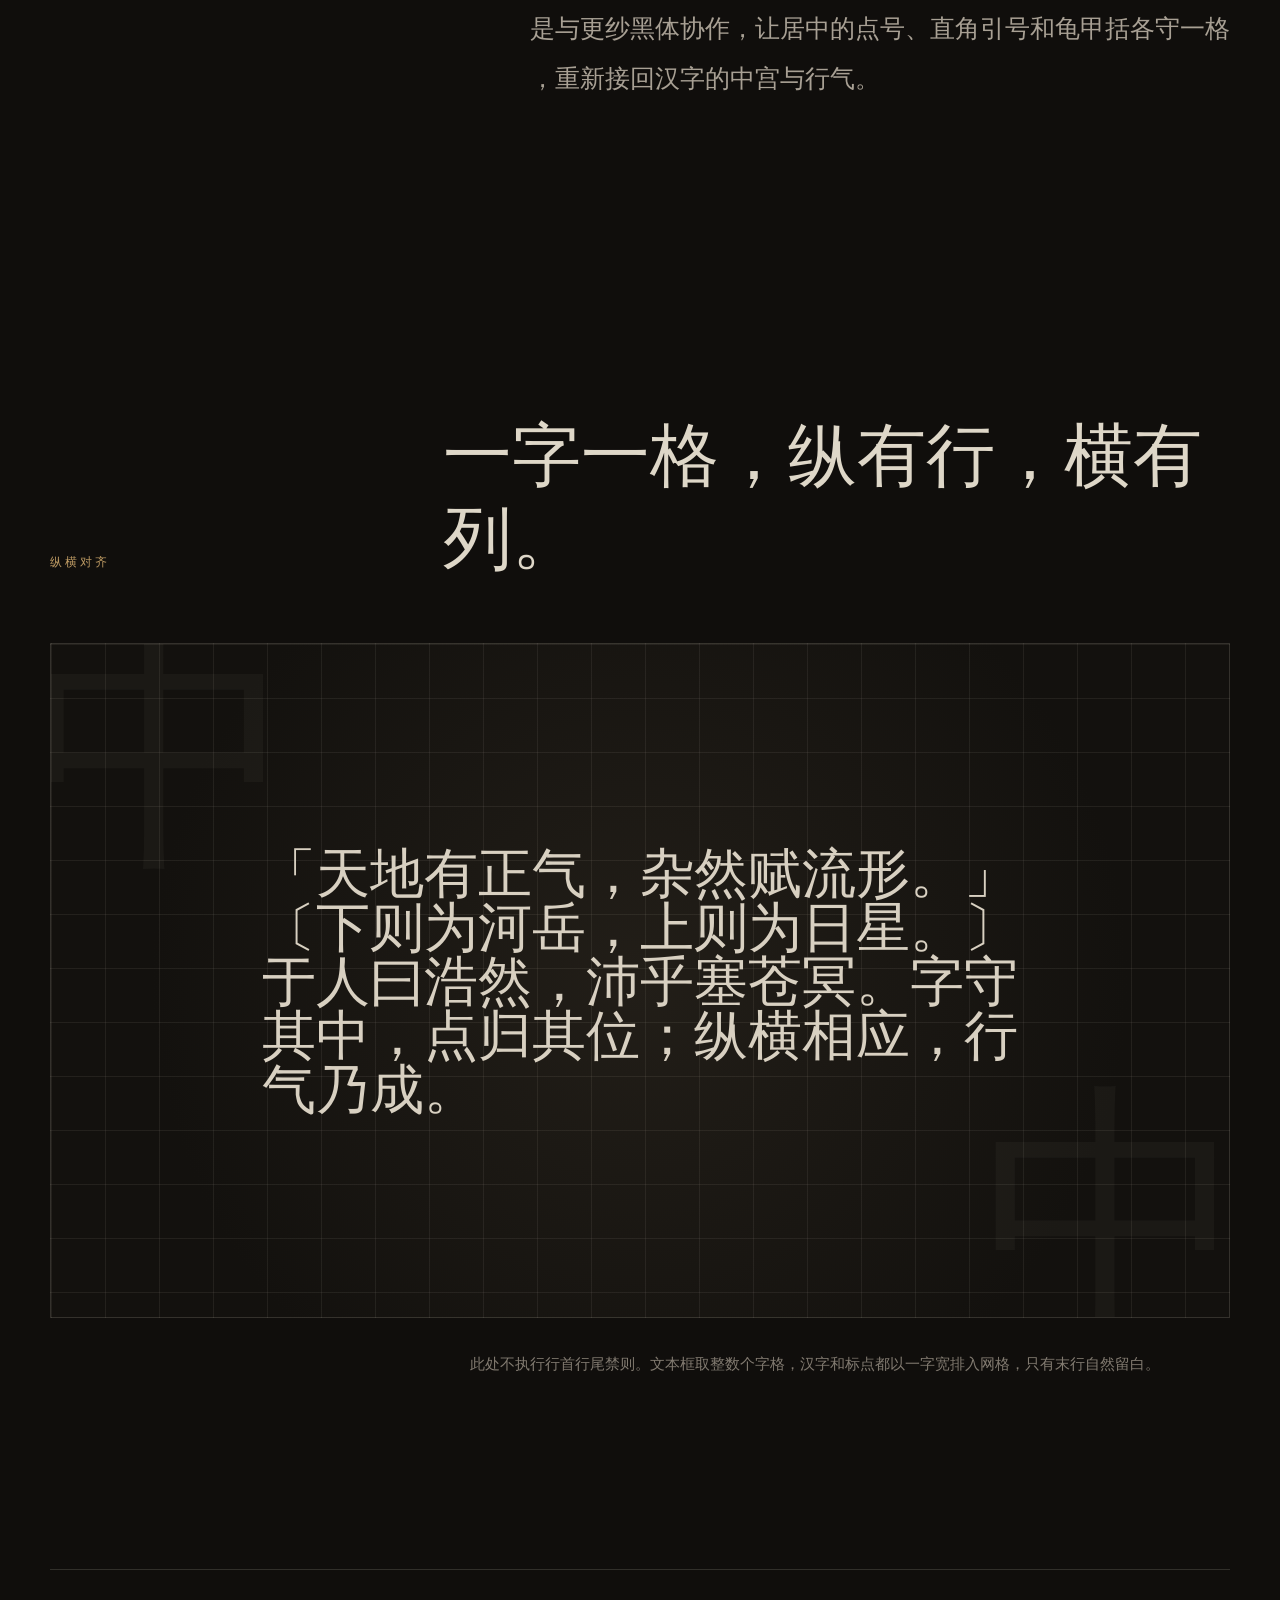
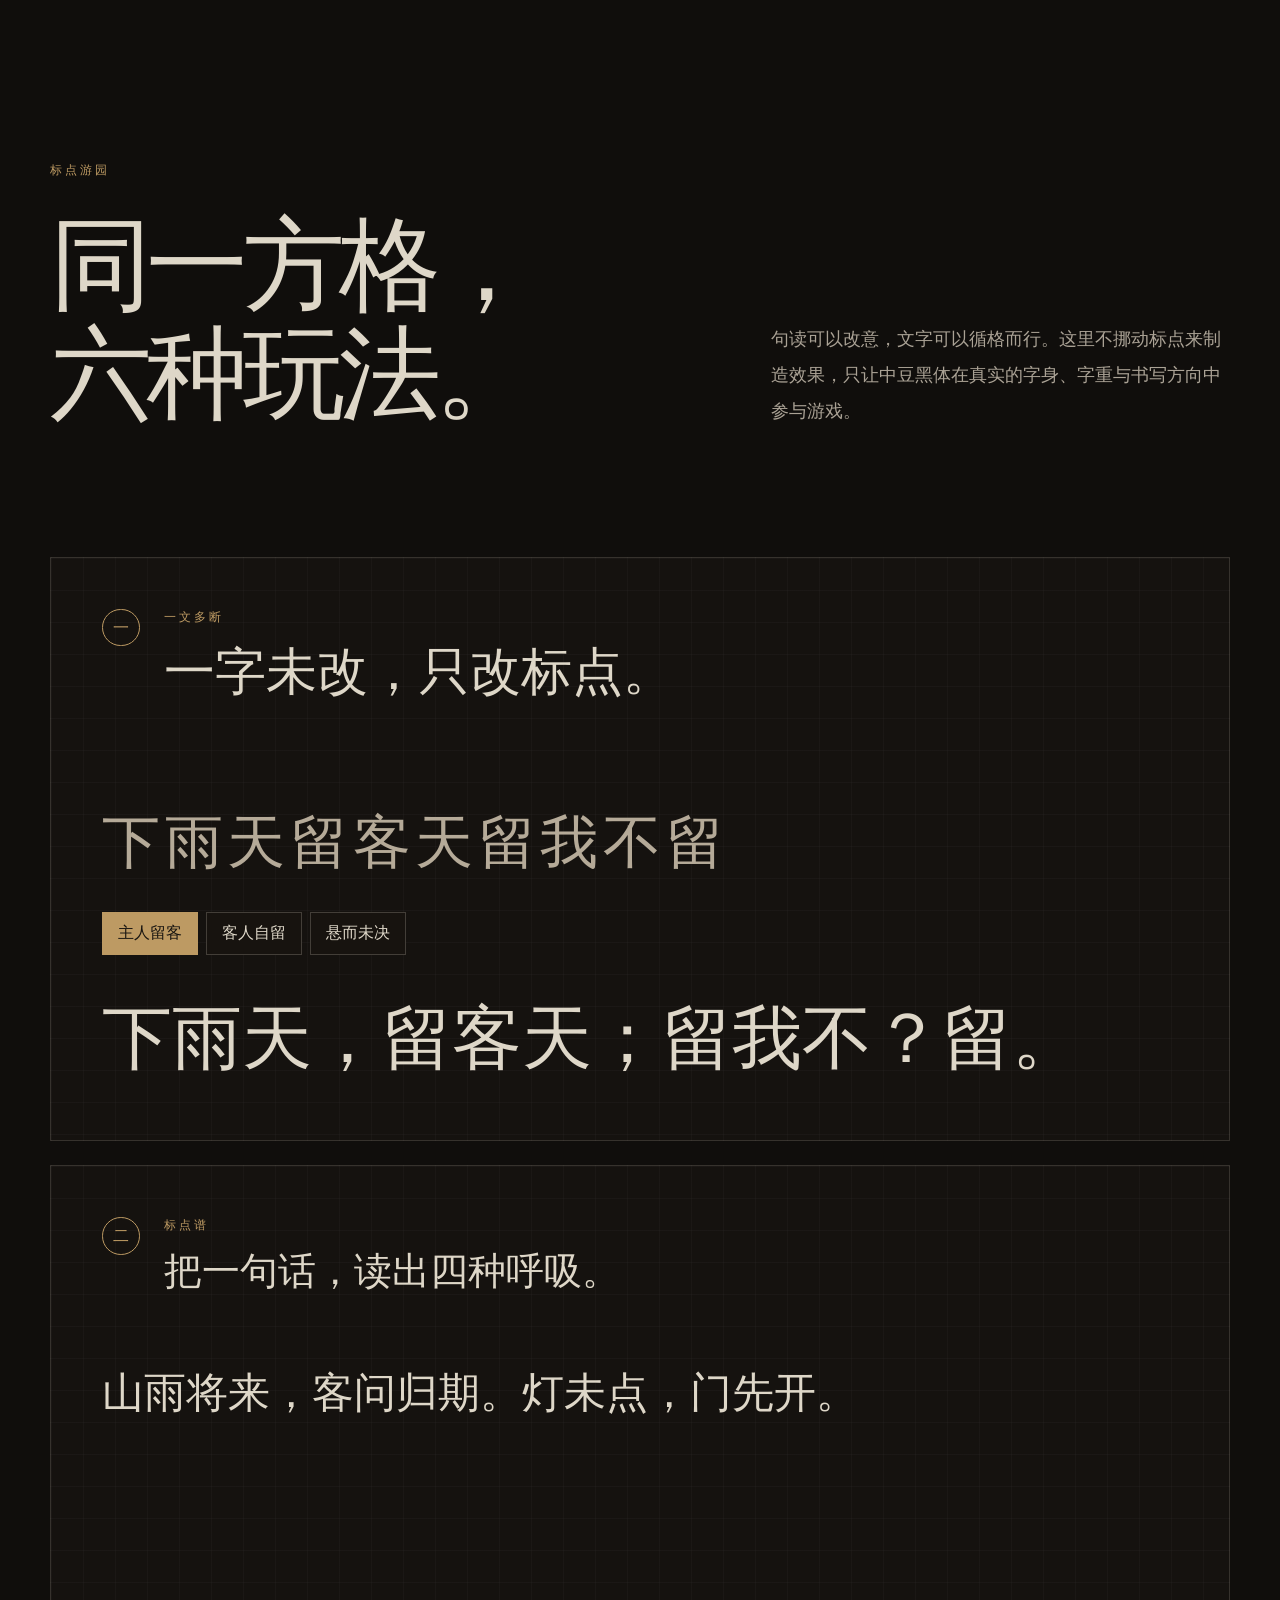
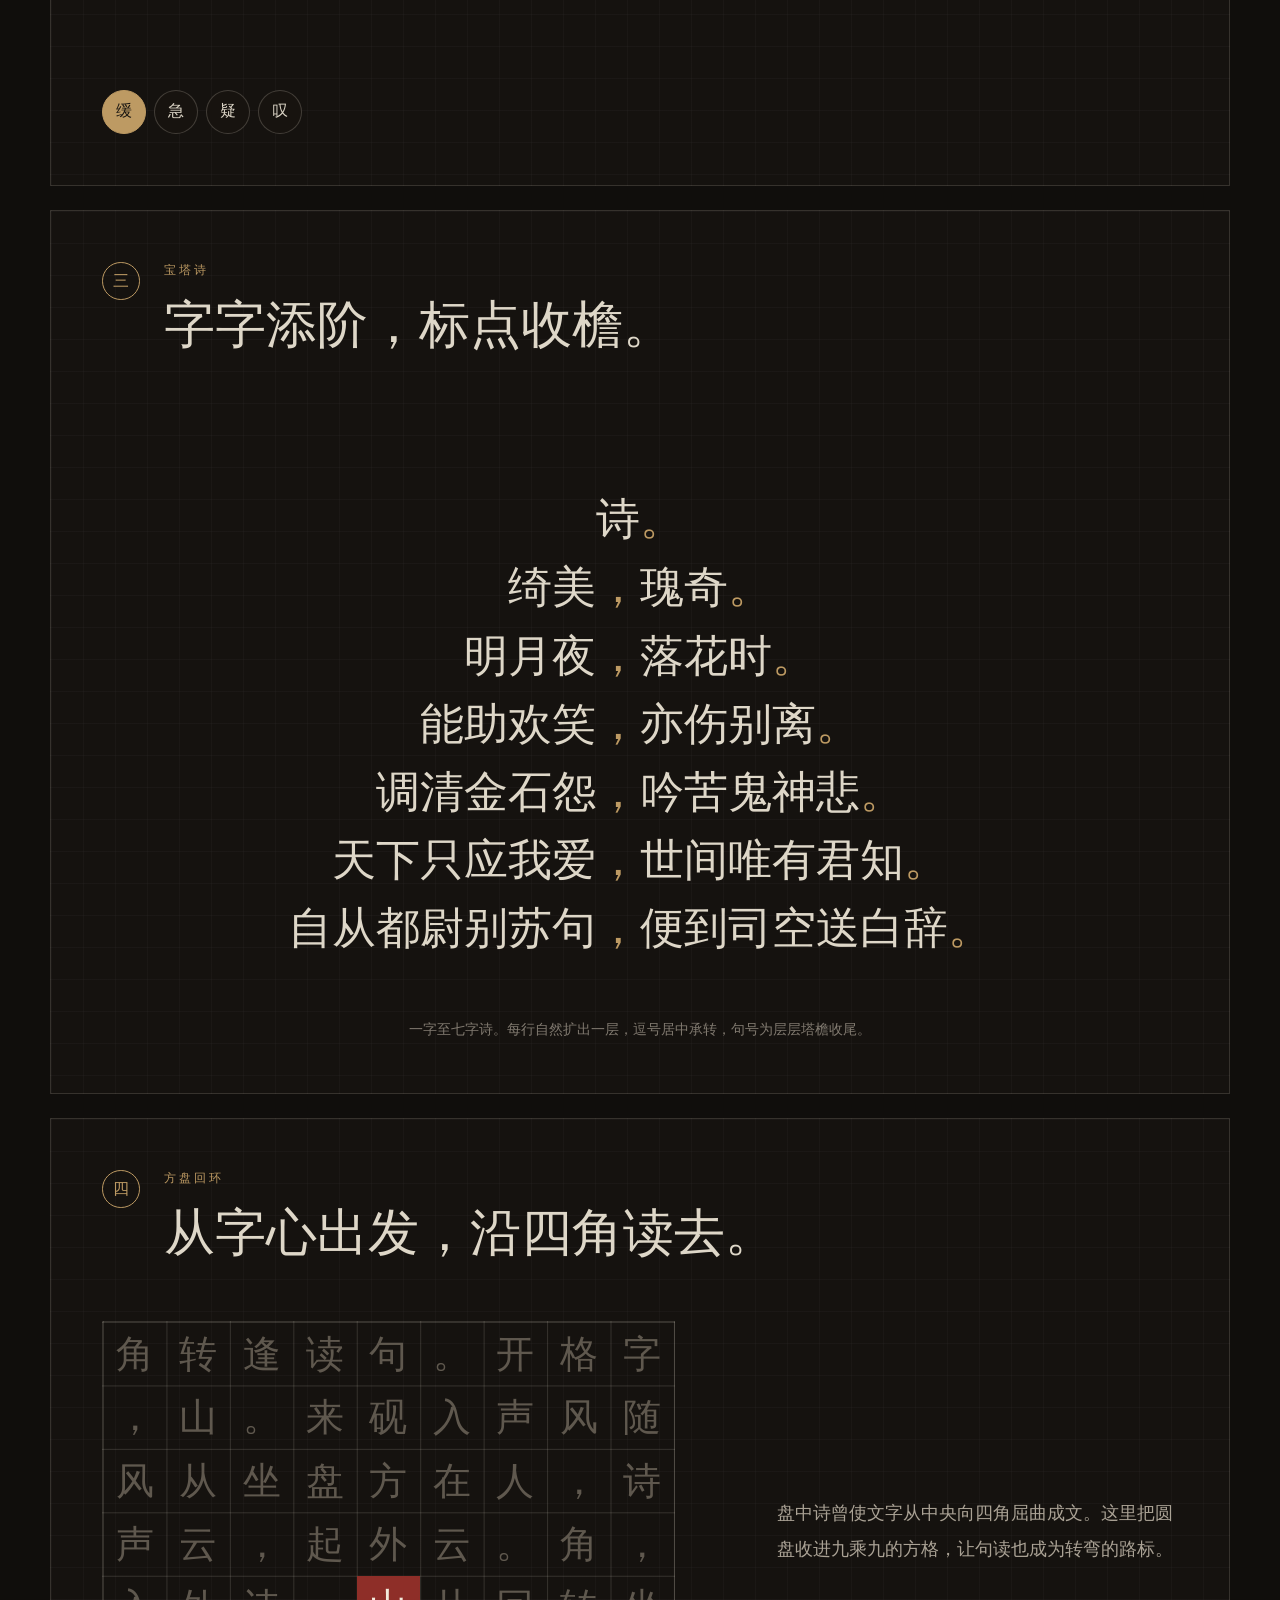
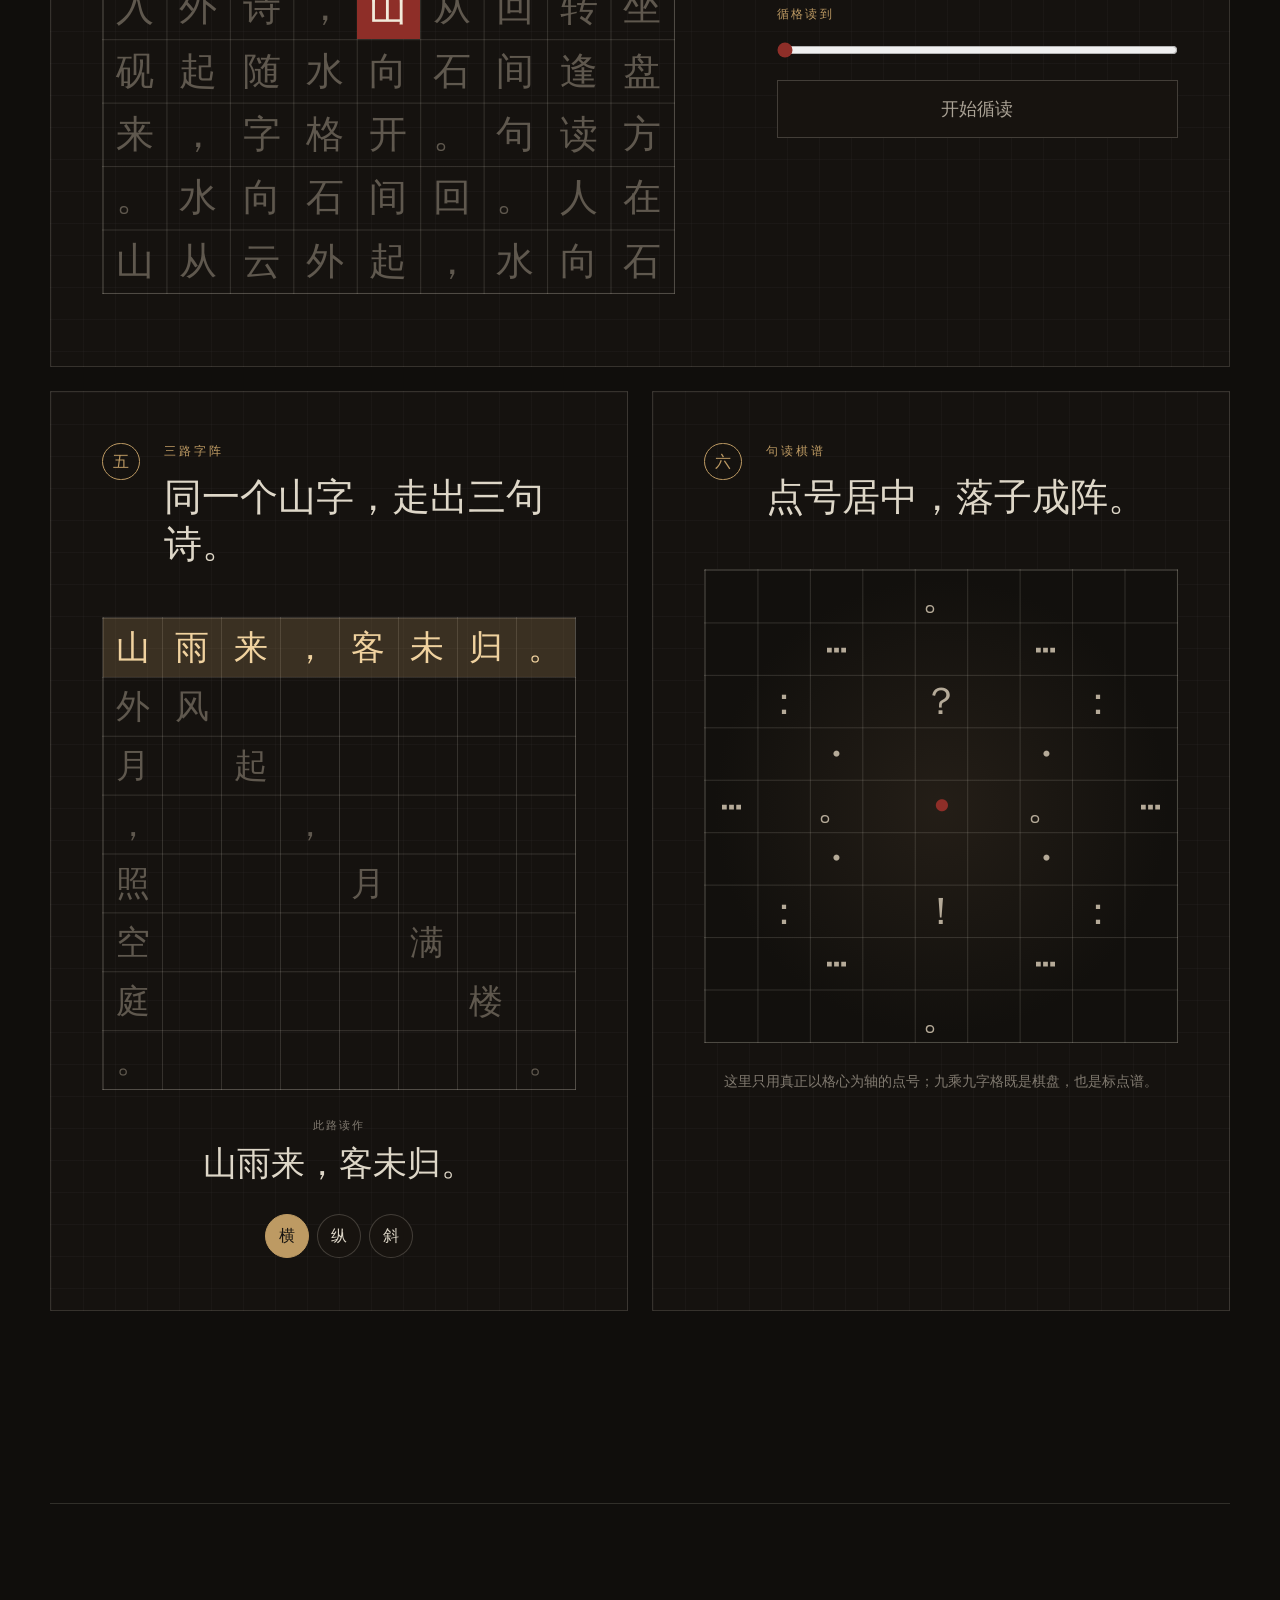
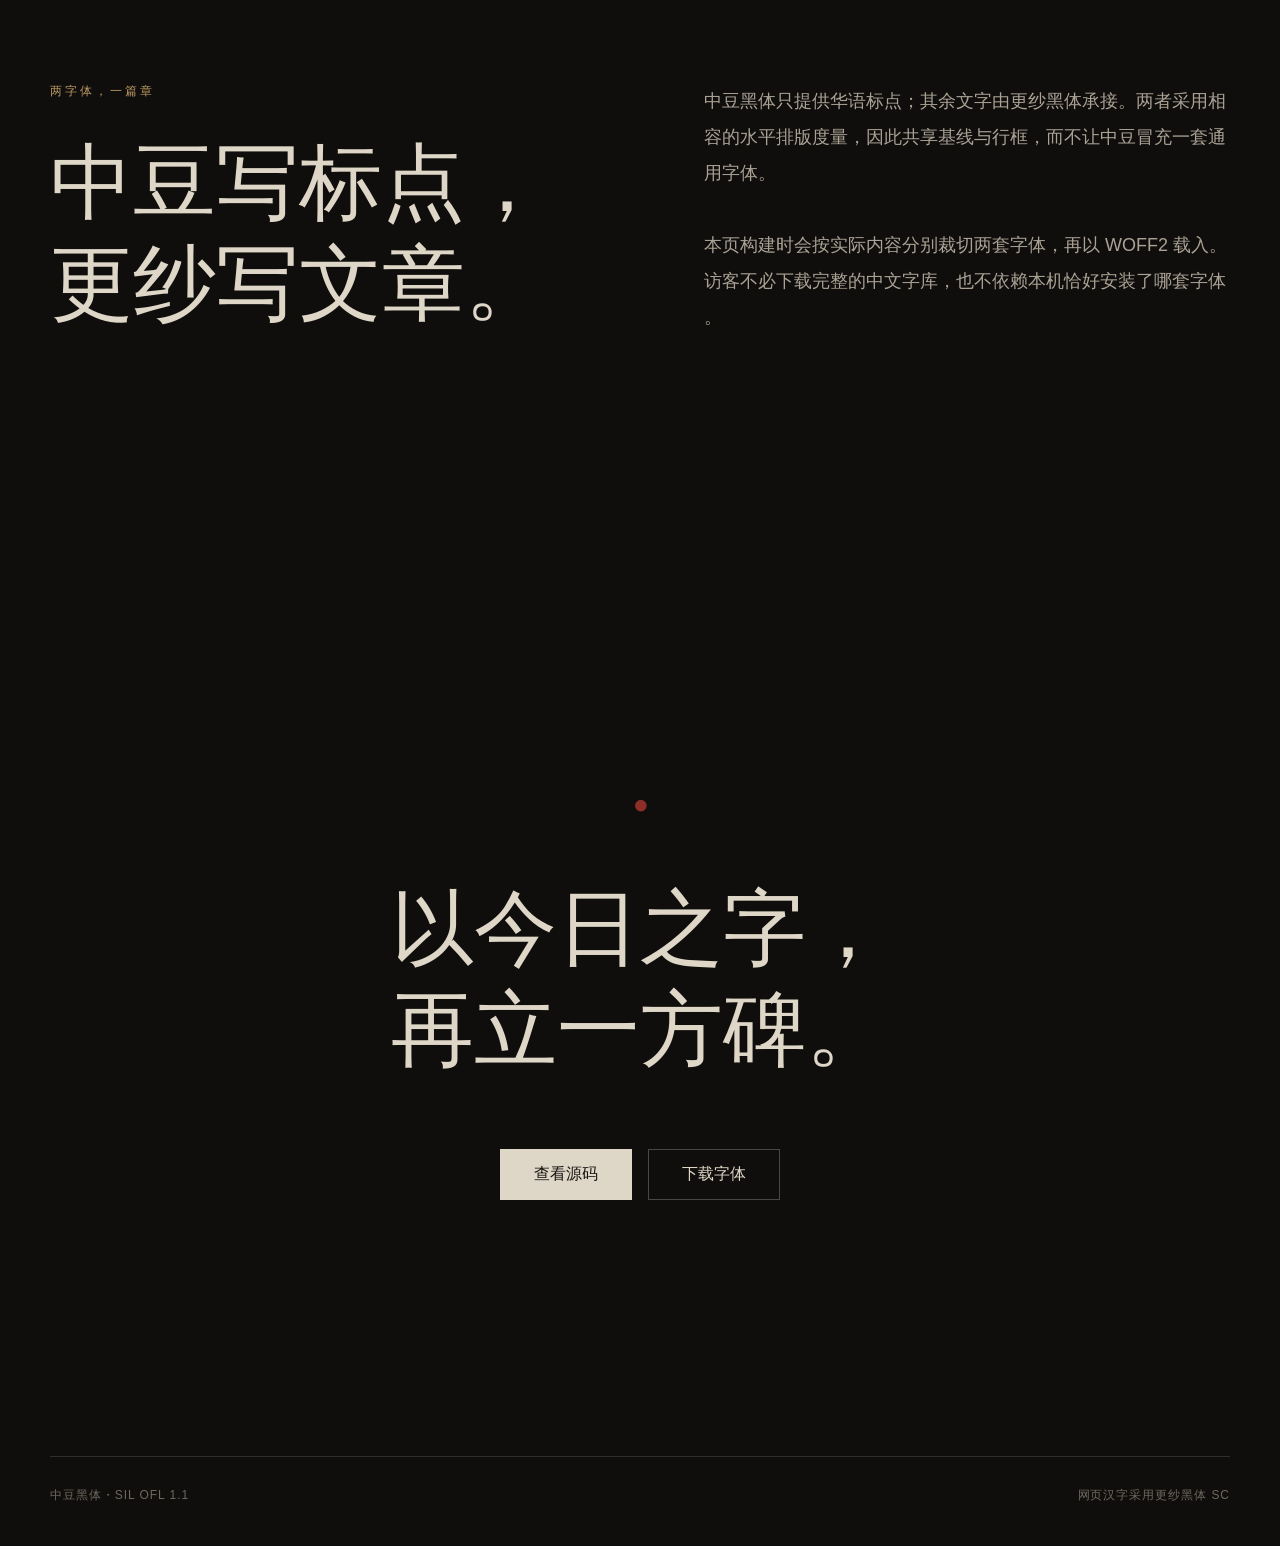
==== commit 724a16aa: "design: add punctuation playground" ====
--- a/site/index.html
+++ b/site/index.html
@@ -47,6 +47,166 @@
         </p>
       </section>
 
+      <section class="playground" aria-labelledby="playground-title">
+        <header class="playground-intro">
+          <p class="eyebrow">标点游园</p>
+          <h2 id="playground-title">同一方格，<br />六种玩法。</h2>
+          <p>
+            句读可以改意，文字可以循格而行。这里不挪动标点来制造效果，只让中豆黑体在真实的字身、字重与书写方向中参与游戏。
+          </p>
+        </header>
+
+        <article class="play-card sentence-game" aria-labelledby="sentence-title">
+          <div class="play-card-heading">
+            <p class="play-number">一</p>
+            <div>
+              <p class="eyebrow">一文多断</p>
+              <h3 id="sentence-title">一字未改，只改标点。</h3>
+            </div>
+          </div>
+          <p class="unpunctuated">下雨天留客天留我不留</p>
+          <div class="segmented-control" role="group" aria-label="选择断句方式">
+            <button class="is-active" type="button" data-reading="host" aria-pressed="true">主人留客</button>
+            <button type="button" data-reading="guest" aria-pressed="false">客人自留</button>
+            <button type="button" data-reading="question" aria-pressed="false">悬而未决</button>
+          </div>
+          <p class="reading-output" aria-live="polite" data-reading-output>
+            下雨天，留客天；留我不？留。
+          </p>
+        </article>
+
+        <article class="play-card rhythm-game" aria-labelledby="rhythm-title">
+          <div class="play-card-heading compact">
+            <p class="play-number">二</p>
+            <div>
+              <p class="eyebrow">标点谱</p>
+              <h3 id="rhythm-title">把一句话，读出四种呼吸。</h3>
+            </div>
+          </div>
+          <p class="rhythm-line" aria-live="polite" data-rhythm-output>
+            山雨将来，客问归期。灯未点，门先开。
+          </p>
+          <div class="tone-controls" role="group" aria-label="选择朗读语气">
+            <button class="is-active" type="button" data-tone="calm" aria-pressed="true">缓</button>
+            <button type="button" data-tone="urgent" aria-pressed="false">急</button>
+            <button type="button" data-tone="doubt" aria-pressed="false">疑</button>
+            <button type="button" data-tone="exclaim" aria-pressed="false">叹</button>
+          </div>
+        </article>
+
+        <article class="play-card pagoda-game" aria-labelledby="pagoda-title">
+          <div class="play-card-heading">
+            <p class="play-number">三</p>
+            <div>
+              <p class="eyebrow">宝塔诗</p>
+              <h3 id="pagoda-title">字字添阶，标点收檐。</h3>
+            </div>
+          </div>
+          <div class="pagoda-poem" aria-label="一字至七字宝塔诗">
+            <p>诗<span>。</span></p>
+            <p>绮美<span>，</span>瑰奇<span>。</span></p>
+            <p>明月夜<span>，</span>落花时<span>。</span></p>
+            <p>能助欢笑<span>，</span>亦伤别离<span>。</span></p>
+            <p>调清金石怨<span>，</span>吟苦鬼神悲<span>。</span></p>
+            <p>天下只应我爱<span>，</span>世间唯有君知<span>。</span></p>
+            <p>自从都尉别苏句<span>，</span>便到司空送白辞<span>。</span></p>
+          </div>
+          <p class="pagoda-caption">一字至七字诗。每行自然扩出一层，逗号居中承转，句号为层层塔檐收尾。</p>
+        </article>
+
+        <article class="play-card spiral-game" aria-labelledby="spiral-title">
+          <div class="play-card-heading">
+              <p class="play-number">四</p>
+            <div>
+              <p class="eyebrow">方盘回环</p>
+              <h3 id="spiral-title">从字心出发，沿四角读去。</h3>
+            </div>
+          </div>
+          <div class="spiral-layout">
+            <div
+              class="spiral-grid"
+              data-spiral-grid
+              data-text="山从云外起，水向石间回。人在方盘坐，诗随字格开。句读逢转角，风声入砚来。"
+              aria-label="山从云外起，水向石间回。人在方盘坐，诗随字格开。句读逢转角，风声入砚来。"
+            ></div>
+            <div class="spiral-copy">
+              <p>盘中诗曾使文字从中央向四角屈曲成文。这里把圆盘收进九乘九的方格，让句读也成为转弯的路标。</p>
+              <label for="spiral-progress">循格读到</label>
+              <input id="spiral-progress" type="range" min="1" max="81" value="1" />
+              <button class="text-button" type="button" data-spiral-play>开始循读</button>
+            </div>
+          </div>
+        </article>
+
+        <div class="play-pair">
+          <article class="play-card xuantu-game" aria-labelledby="xuantu-title">
+            <div class="play-card-heading compact">
+              <p class="play-number">五</p>
+              <div>
+                <p class="eyebrow">三路字阵</p>
+                <h3 id="xuantu-title">同一个山字，走出三句诗。</h3>
+              </div>
+            </div>
+            <div
+              class="xuantu-grid"
+              data-xuantu-grid
+              aria-label="八乘八三路诗图：横读，山雨来，客未归。纵读，山外月，照空庭。斜读，山风起，月满楼。"
+            ></div>
+            <p class="path-reading" aria-live="polite">
+              <span>此路读作</span>
+              <b data-path-output>山雨来，客未归。</b>
+            </p>
+            <div class="path-controls" role="group" aria-label="选择三路字阵阅读路径">
+              <button class="is-active" type="button" data-path="row" aria-pressed="true">横</button>
+              <button type="button" data-path="column" aria-pressed="false">纵</button>
+              <button type="button" data-path="diagonal" aria-pressed="false">斜</button>
+            </div>
+          </article>
+
+          <article class="play-card weave-game" aria-labelledby="weave-title">
+            <div class="play-card-heading compact">
+              <p class="play-number">六</p>
+              <div>
+                <p class="eyebrow">句读棋谱</p>
+                <h3 id="weave-title">点号居中，落子成阵。</h3>
+              </div>
+            </div>
+            <div
+              class="punctuation-weave"
+              role="img"
+              aria-label="由问号、叹号、冒号、句号、省略号和间隔号组成的对称九乘九谱阵"
+            >
+              <span style="--row: 1; --column: 5">。</span>
+              <span style="--row: 2; --column: 3">⋯</span>
+              <span style="--row: 2; --column: 7">⋯</span>
+              <span style="--row: 3; --column: 2">：</span>
+              <span style="--row: 3; --column: 5">？</span>
+              <span style="--row: 3; --column: 8">：</span>
+              <span style="--row: 4; --column: 3">・</span>
+              <span style="--row: 4; --column: 7">・</span>
+              <span style="--row: 5; --column: 1">⋯</span>
+              <span style="--row: 5; --column: 3">。</span>
+              <span class="weave-center" style="--row: 5; --column: 5">・</span>
+              <span style="--row: 5; --column: 7">。</span>
+              <span style="--row: 5; --column: 9">⋯</span>
+              <span style="--row: 6; --column: 3">・</span>
+              <span style="--row: 6; --column: 7">・</span>
+              <span style="--row: 7; --column: 2">：</span>
+              <span style="--row: 7; --column: 5">！</span>
+              <span style="--row: 7; --column: 8">：</span>
+              <span style="--row: 8; --column: 3">⋯</span>
+              <span style="--row: 8; --column: 7">⋯</span>
+              <span style="--row: 9; --column: 5">。</span>
+            </div>
+            <p class="weave-caption">这里只用真正以格心为轴的点号；九乘九字格既是棋盘，也是标点谱。</p>
+          </article>
+        </div>
+
+        <p class="visually-hidden" aria-hidden="true">
+          下雨，天留客；天留我不留。下雨天，留客天，留我不？留！山雨将来！客问归期？灯未点——门先开！「山雨将来？」客问：「归期？」灯未点……门先开？暂停循读。
+        </p>
+      </section>
+
       <section class="pairing" aria-labelledby="pairing-title">
         <div>
           <p class="eyebrow">两字体，一篇章</p>
@@ -76,5 +236,6 @@
       <span>中豆黑体・SIL OFL 1.1</span>
       <span>网页汉字采用更纱黑体 SC</span>
     </footer>
+    <script src="./playground.js"></script>
   </body>
 </html>
--- a/site/style.css
+++ b/site/style.css
@@ -44,6 +44,7 @@
   color: var(--paper);
   font-family: var(--body-font);
   font-synthesis: none;
+  line-break: anywhere;
   text-rendering: optimizeLegibility;
 }
 
@@ -79,7 +80,6 @@
   font-size: clamp(22px, 3.55vmin, 38px);
   font-weight: 430;
   letter-spacing: 0;
-  line-break: anywhere;
   line-height: 1;
   text-align: start;
   text-wrap: wrap;
@@ -88,6 +88,7 @@
 
 .declaration,
 .grid-section,
+.playground,
 .pairing,
 .closing {
   width: min(1180px, calc(100% - 48px));
@@ -200,7 +201,6 @@
   font-size: 1em;
   font-weight: 430;
   letter-spacing: 0;
-  line-break: anywhere;
   line-height: 1;
   text-align: start;
 }
@@ -211,6 +211,368 @@
   color: #817a70;
   font-size: 15px;
   line-height: 1.8;
+}
+
+.playground {
+  padding: clamp(110px, 15vw, 220px) 0;
+  border-top: 1px solid var(--line);
+}
+
+.playground-intro {
+  display: grid;
+  grid-template-columns: 1.35fr 1fr;
+  gap: 40px clamp(40px, 8vw, 120px);
+  align-items: end;
+  margin-bottom: clamp(70px, 10vw, 140px);
+}
+
+.playground-intro .eyebrow {
+  grid-column: 1 / -1;
+  margin-bottom: -8px;
+}
+
+.playground-intro h2 {
+  margin: 0;
+  font-size: clamp(48px, 8vw, 108px);
+  font-weight: 540;
+  letter-spacing: -0.055em;
+  line-height: 1.06;
+}
+
+.playground-intro > p:last-child,
+.spiral-copy {
+  margin: 0;
+  color: #aaa295;
+  font-size: 18px;
+  line-height: 2;
+}
+
+.play-card {
+  position: relative;
+  overflow: hidden;
+  padding: clamp(28px, 4vw, 56px);
+  border: 1px solid var(--line);
+  background:
+    linear-gradient(rgb(222 215 200 / 3%) 1px, transparent 1px),
+    linear-gradient(90deg, rgb(222 215 200 / 3%) 1px, transparent 1px),
+    #15120f;
+  background-size: 2rem 2rem;
+}
+
+.play-card + .play-card,
+.play-pair + .play-card,
+.play-card + .play-pair,
+.play-pair + .play-pair {
+  margin-top: 24px;
+}
+
+.play-pair {
+  display: grid;
+  grid-template-columns: 1fr 1fr;
+  gap: 24px;
+}
+
+.play-pair .play-card {
+  min-width: 0;
+}
+
+.play-pair .play-card + .play-card {
+  margin-top: 0;
+}
+
+.play-card-heading {
+  display: grid;
+  grid-template-columns: auto 1fr;
+  gap: 24px;
+  align-items: start;
+}
+
+.play-card-heading .eyebrow {
+  margin-bottom: 14px;
+}
+
+.play-number {
+  width: 2.35rem;
+  height: 2.35rem;
+  margin: 0;
+  border: 1px solid var(--gold);
+  border-radius: 50%;
+  color: var(--gold);
+  line-height: 2.2rem;
+  text-align: center;
+}
+
+.play-card h3 {
+  margin: 0;
+  font-size: clamp(26px, 4vw, 52px);
+  font-weight: 520;
+  line-height: 1.25;
+}
+
+.compact h3 {
+  font-size: clamp(24px, 3vw, 38px);
+}
+
+button,
+input {
+  font: inherit;
+}
+
+button {
+  color: inherit;
+}
+
+.segmented-control,
+.tone-controls,
+.path-controls {
+  display: flex;
+  flex-wrap: wrap;
+  gap: 8px;
+}
+
+.segmented-control button,
+.tone-controls button,
+.path-controls button,
+.text-button {
+  padding: 10px 15px;
+  border: 1px solid rgb(222 215 200 / 22%);
+  background: #17130f;
+  cursor: pointer;
+  transition: border-color 160ms ease, background 160ms ease, color 160ms ease;
+}
+
+.segmented-control button:hover,
+.tone-controls button:hover,
+.path-controls button:hover,
+.text-button:hover,
+.segmented-control button.is-active,
+.tone-controls button.is-active,
+.path-controls button.is-active {
+  border-color: var(--gold);
+  background: var(--gold);
+  color: var(--ink);
+}
+
+button:focus-visible,
+input:focus-visible,
+summary:focus-visible {
+  outline: 2px solid var(--paper);
+  outline-offset: 3px;
+}
+
+.unpunctuated {
+  margin: clamp(60px, 8vw, 100px) 0 30px;
+  color: var(--stone-light);
+  font-size: clamp(24px, 4.5vw, 60px);
+  letter-spacing: 0.08em;
+  line-height: 1.35;
+}
+
+.reading-output {
+  min-height: 1.45em;
+  margin: 32px 0 0;
+  color: var(--paper);
+  font-size: clamp(29px, 5.5vw, 72px);
+  font-weight: 560;
+  line-height: 1.45;
+}
+
+.rhythm-line {
+  min-height: 7.2em;
+  margin: 60px 0 32px;
+  color: var(--paper);
+  font-size: clamp(26px, 3.3vw, 42px);
+  line-height: 1.8;
+  transition: font-weight 200ms ease;
+}
+
+.tone-controls button,
+.path-controls button {
+  width: 44px;
+  height: 44px;
+  padding: 0;
+  border-radius: 50%;
+}
+
+.pagoda-game {
+  min-height: min(88svh, 940px);
+}
+
+.pagoda-poem {
+  display: grid;
+  margin: clamp(70px, 10vw, 130px) auto 54px;
+  place-items: center;
+  color: var(--paper);
+  font-size: clamp(16px, 3.7vw, 44px);
+  font-weight: 470;
+  line-height: 1.55;
+}
+
+.pagoda-poem p {
+  margin: 0;
+  white-space: nowrap;
+}
+
+.pagoda-poem span {
+  color: var(--gold);
+  font-weight: 650;
+}
+
+.pagoda-caption,
+.weave-caption {
+  max-width: 700px;
+  margin: 0 auto;
+  color: #817a70;
+  font-size: 14px;
+  line-height: 1.8;
+  text-align: center;
+}
+
+.spiral-game {
+  padding-bottom: clamp(40px, 6vw, 72px);
+}
+
+.spiral-layout {
+  display: grid;
+  grid-template-columns: minmax(300px, 1fr) minmax(260px, 0.7fr);
+  gap: clamp(40px, 8vw, 110px);
+  align-items: center;
+  margin-top: 56px;
+}
+
+.spiral-grid,
+.xuantu-grid {
+  display: grid;
+  aspect-ratio: 1;
+  border: 1px solid var(--line);
+  background-image:
+    linear-gradient(var(--line) 1px, transparent 1px),
+    linear-gradient(90deg, var(--line) 1px, transparent 1px);
+}
+
+.spiral-grid {
+  grid-template: repeat(9, 1fr) / repeat(9, 1fr);
+  background-size: calc(100% / 9) calc(100% / 9);
+}
+
+.spiral-grid span,
+.xuantu-grid span {
+  display: grid;
+  place-items: center;
+  color: #5f584e;
+  font-size: clamp(17px, 3.1vw, 38px);
+  line-height: 1;
+  transition: color 180ms ease, background 180ms ease;
+}
+
+.spiral-grid span.is-read {
+  color: var(--paper);
+}
+
+.spiral-grid span.is-current {
+  background: var(--red);
+  color: #f2eadb;
+}
+
+.spiral-copy label {
+  display: block;
+  margin-top: 36px;
+  color: var(--gold);
+  font-family: ui-monospace, monospace;
+  font-size: 12px;
+  font-weight: 700;
+  letter-spacing: 0.18em;
+}
+
+.spiral-copy input {
+  width: 100%;
+  margin: 15px 0 22px;
+  accent-color: var(--red);
+}
+
+.text-button {
+  width: 100%;
+}
+
+.xuantu-grid {
+  grid-template: repeat(8, 1fr) / repeat(8, 1fr);
+  max-width: 500px;
+  margin: 48px auto 28px;
+  background-size: calc(100% / 8) calc(100% / 8);
+  background-origin: content-box;
+}
+
+.xuantu-grid span {
+  font-size: clamp(18px, 2.7vw, 34px);
+}
+
+.xuantu-grid span.is-active {
+  background: rgb(189 154 99 / 22%);
+  color: #f0d29f;
+}
+
+.path-reading {
+  min-height: 4.5em;
+  margin: 0 0 24px;
+  text-align: center;
+}
+
+.path-reading span {
+  display: block;
+  margin-bottom: 8px;
+  color: #817a70;
+  font-family: ui-monospace, monospace;
+  font-size: 11px;
+  letter-spacing: 0.18em;
+}
+
+.path-reading b {
+  color: var(--paper);
+  font-size: clamp(21px, 3vw, 34px);
+  font-weight: 520;
+}
+
+.path-controls {
+  justify-content: center;
+}
+
+.punctuation-weave {
+  display: grid;
+  /* minmax(0, 1fr) prevents the oversized red center mark from enlarging
+     the fifth track while the painted background remains nine equal cells. */
+  grid-template: repeat(9, minmax(0, 1fr)) / repeat(9, minmax(0, 1fr));
+  width: min(100%, 500px);
+  aspect-ratio: 1;
+  margin: 48px auto 26px;
+  border: 1px solid var(--line);
+  background-image:
+    linear-gradient(var(--line) 1px, transparent 1px),
+    linear-gradient(90deg, var(--line) 1px, transparent 1px),
+    radial-gradient(circle at center, #241e17, #12100d 68%);
+  background-size: calc(100% / 9) calc(100% / 9), calc(100% / 9) calc(100% / 9), auto;
+  background-origin: content-box;
+}
+
+.punctuation-weave span {
+  display: grid;
+  grid-row: var(--row);
+  grid-column: var(--column);
+  min-width: 0;
+  min-height: 0;
+  place-items: center;
+  color: var(--stone-light);
+  font-size: clamp(19px, 3vw, 38px);
+  line-height: 1;
+}
+
+.punctuation-weave .weave-center {
+  color: var(--red);
+  transform: scale(2);
+  transform-origin: center;
+}
+
+.weave-caption {
+  max-width: 440px;
 }
 
 .pairing {
@@ -302,8 +664,33 @@
   }
 
   .section-heading,
-  .pairing {
+  .pairing,
+  .playground-intro,
+  .play-pair,
+  .spiral-layout {
     grid-template-columns: 1fr;
+  }
+
+  .playground-intro .eyebrow {
+    grid-column: auto;
+    margin-bottom: -12px;
+  }
+
+  .play-pair {
+    gap: 16px;
+  }
+
+  .play-pair .play-card + .play-card {
+    margin-top: 0;
+  }
+
+  .spiral-layout {
+    gap: 40px;
+  }
+
+  .spiral-grid span,
+  .xuantu-grid span {
+    font-size: clamp(14px, 4.6vw, 25px);
   }
 
   .section-heading {
@@ -327,3 +714,12 @@
     gap: 10px;
   }
 }
+
+@media (prefers-reduced-motion: reduce) {
+  *,
+  *::before,
+  *::after {
+    scroll-behavior: auto !important;
+    transition-duration: 0.01ms !important;
+  }
+}
